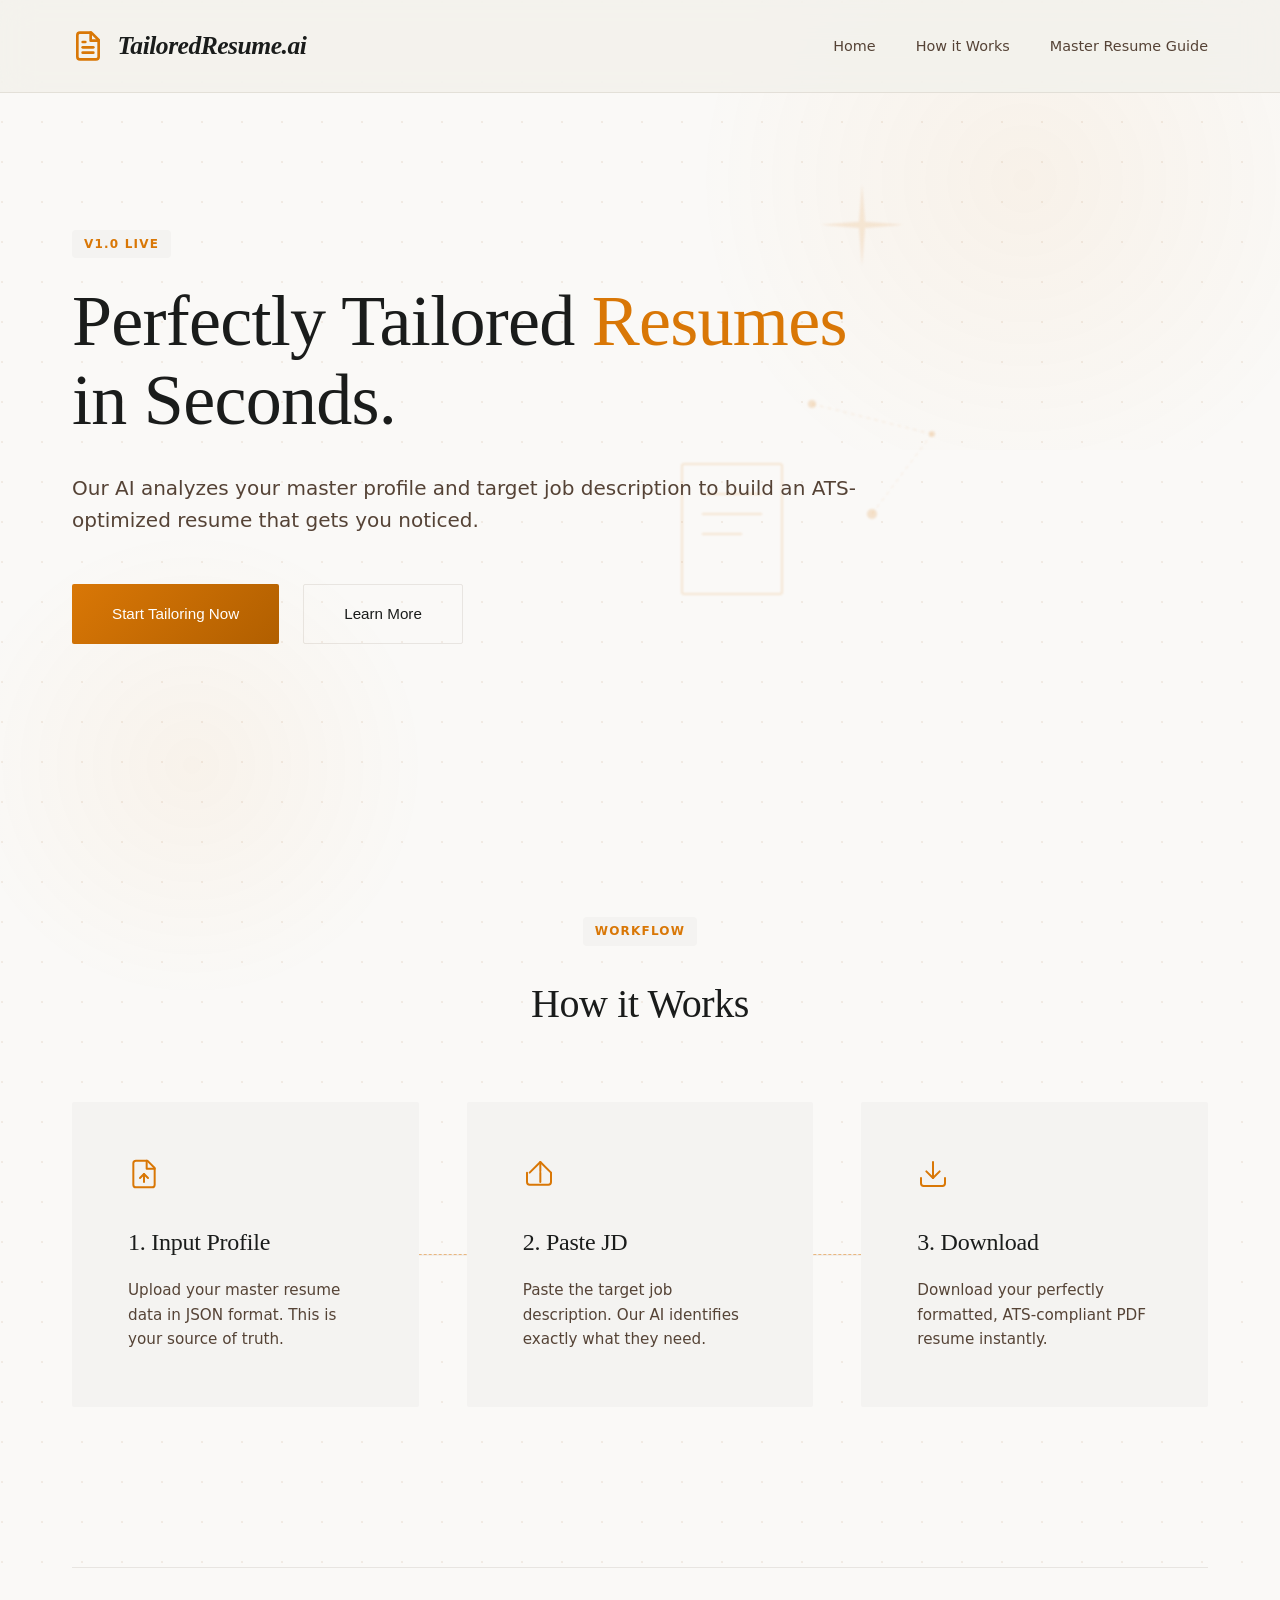
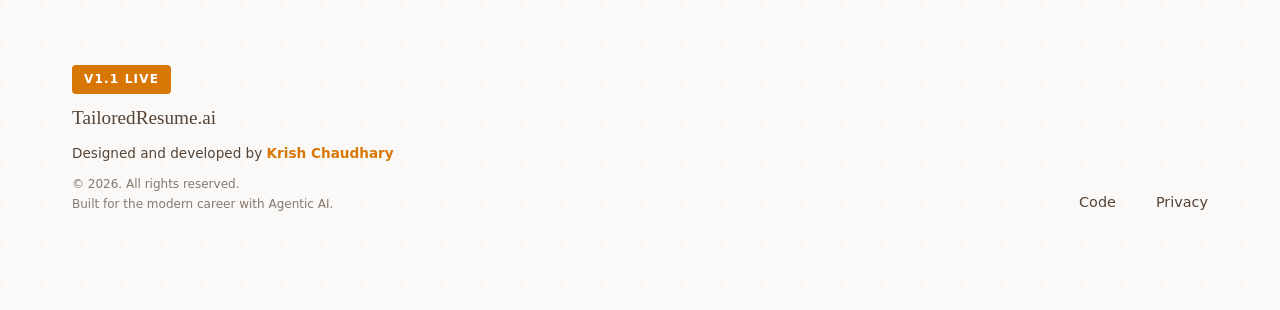
==== static/index.html @ 7476acd5 "seo: advanced metadata and structured data in index.html" ====
<!DOCTYPE html>
<!--
  TailoredResume.ai - Frontend Architecture
  ========================================
  File: index.html
  Purpose: Landing page and workflow overview for the agentic resume tailoring platform.
  Author: Krish Chaudhary
  Version: 1.1.0
-->
<html lang="en" prefix="og: https://ogp.me/ns#">

<head>
    <meta charset="UTF-8">
    <meta name="viewport" content="width=device-width, initial-scale=1.0">
    <link rel="preconnect" href="https://fonts.googleapis.com">
    <link rel="preconnect" href="https://fonts.gstatic.com" crossorigin>
    <link rel="dns-prefetch" href="https://fonts.googleapis.com">
    <link rel="canonical" href="https://tailored-resume-ai.vercel.app/" />

    <meta name="theme-color" content="#d97706">
    <meta name="mobile-web-app-capable" content="yes">
    <meta name="apple-mobile-web-app-status-bar-style" content="black-translucent">
    <title>TailoredResume.ai | Elite AI Resume Tailoring & ATS Optimization 2026</title>
    <meta name="description"
        content="TailoredResume.ai: Master the art of career growth with our elite AI resume tailoring engine. Build ATS-optimized resumes from your job description in seconds using agentic AI by Krish Chaudhary.">
    <meta name="keywords"
        content="TailoredResume.ai, AI resume builder, resume tailoring tool 2026, ATS resume optimization, Krish Chaudhary, Agentic AI Resume, Precision Scriptorium, how to tailor resume for job description, pass ATS AI, best resume generator for students">
    <meta name="author" content="Krish Chaudhary">
    <meta name="robots" content="index, follow, max-image-preview:large, max-snippet:-1, max-video-preview:-1">
    <meta name="google-site-verification" content="b8FcXXfzVZM5Fm8QyaUKzBOupUY1cHGkEXZclFeXeo0" />

    <!-- Open Graph / Facebook -->
    <meta property="og:type" content="website">
    <meta property="og:url" content="https://tailored-resume-ai.vercel.app/">
    <meta property="og:title" content="TailoredResume.ai | Elite AI Resume Tailoring & ATS Optimization">
    <meta property="og:description"
        content="Revolutionize your job search with the Precision Scriptorium engine. Agentic AI that tailors your resume to every job description perfectly.">
    <meta property="og:image" content="https://tailored-resume-ai.vercel.app/og-image.png">
    <meta property="og:site_name" content="TailoredResume.ai">
    <meta property="og:locale" content="en_US">

    <!-- Twitter -->
    <meta property="twitter:card" content="summary_large_image">
    <meta property="twitter:url" content="https://tailored-resume-ai.vercel.app/">
    <meta property="twitter:title" content="Precision AI Resume Tailoring | Krish Chaudhary">
    <meta property="twitter:description"
        content="Elite agentic AI resume tailoring for modern students and professionals. Build ATS-optimized resumes in seconds.">
    <meta property="twitter:image" content="https://tailored-resume-ai.vercel.app/og-image.png">
    <meta property="twitter:creator" content="@krish_chaudhary">

    <link rel="icon" href="favicon.svg" type="image/svg+xml">
    <link rel="stylesheet" href="css/styles.css">

    <!-- Structured Data: SoftwareApplication -->
    <script type="application/ld+json">
    {
      "@context": "https://schema.org",
      "@type": "SoftwareApplication",
      "name": "TailoredResume.ai",
      "operatingSystem": "Web",
      "applicationCategory": "BusinessApplication",
      "offers": {
        "@type": "Offer",
        "price": "0",
        "priceCurrency": "USD"
      },
      "author": {
        "@type": "Person",
        "name": "Krish Chaudhary",
        "url": "https://portfolio-krish-chaudhary.vercel.app/",
        "sameAs": [
            "https://github.com/krish1440",
            "https://linkedin.com/in/krish-chaudhary"
        ]
      },
      "description": "An elite agentic AI platform for precision resume tailoring and ATS optimization using the Precision Scriptorium engine.",
      "softwareVersion": "1.1.0",
      "screenshot": "https://tailored-resume-ai.vercel.app/og-image.png",
      "featureList": "Agentic AI Tailoring, ATS Optimization, PDF Generation, JSON Profile Management",
      "aggregateRating": {
        "@type": "AggregateRating",
        "ratingValue": "4.9",
        "ratingCount": "1200"
      }
    }
    </script>

    <!-- Structured Data: HowTo (Process) -->
    <script type="application/ld+json">
    {
      "@context": "https://schema.org",
      "@type": "HowTo",
      "name": "How to Tailor Your Resume for Any Job with AI",
      "description": "A 3-step guide to using TailoredResume.ai for perfect job alignment.",
      "step": [
        {
          "@type": "HowToStep",
          "name": "Input Profile",
          "text": "Upload your master resume data in JSON format to provide the AI with your professional source of truth.",
          "url": "https://tailored-resume-ai.vercel.app/input"
        },
        {
          "@type": "HowToStep",
          "name": "Paste Job Description",
          "text": "Paste the target job description. Our AI identifies critical keywords and employer intent.",
          "url": "https://tailored-resume-ai.vercel.app/input"
        },
        {
          "@type": "HowToStep",
          "name": "Download Tailored PDF",
          "text": "Instantly download your perfectly formatted, ATS-compliant PDF resume.",
          "url": "https://tailored-resume-ai.vercel.app/input"
        }
      ],
      "totalTime": "PT2M"
    }
    </script>

    <!-- Structured Data: WebSite & Breadcrumbs -->
    <script type="application/ld+json">
    {
      "@context": "https://schema.org",
      "@type": "WebSite",
      "url": "https://tailored-resume-ai.vercel.app/",
      "name": "TailoredResume.ai",
      "description": "Agentic AI Resume Tailoring & ATS Optimization Service",
      "publisher": {
        "@type": "Person",
        "name": "Krish Chaudhary"
      }
    }
    </script>
    <script type="application/ld+json">
    {
      "@context": "https://schema.org",
      "@type": "BreadcrumbList",
      "itemListElement": [{
        "@type": "ListItem",
        "position": 1,
        "name": "Home",
        "item": "https://tailored-resume-ai.vercel.app/"
      }]
    }
    </script>

    <!-- Structured Data: FAQ -->
    <script type="application/ld+json">
    {
      "@context": "https://schema.org",
      "@type": "FAQPage",
      "mainEntity": [{
        "@type": "Question",
        "name": "What is the best way to tailor a resume for an ATS in 2026?",
        "acceptedAnswer": {
          "@type": "Answer",
          "text": "The most effective way is using agentic AI to align your skills and experience with the specific keywords and intent of a job description, which TailoredResume.ai automates perfectly."
        }
      }, {
        "@type": "Question",
        "name": "Is TailoredResume.ai free to use?",
        "acceptedAnswer": {
          "@type": "Answer",
          "text": "Yes, TailoredResume.ai is a free platform designed by Krish Chaudhary to help students and professionals optimize their resumes for modern job markets."
        }
      }]
    }
    </script>
</head>

<body id="top" class="mobile-blocked">
    <!-- Mobile Experience Warning Overlay -->
    <div id="mobile-warning">
        <div class="mw-container">
            <div class="mw-header">
                <a href="/" class="mw-logo">
                    <svg xmlns="http://www.w3.org/2000/svg" width="28" height="28" viewBox="0 0 24 24" fill="none"
                        stroke="currentColor" stroke-width="2" stroke-linecap="round" stroke-linejoin="round">
                        <path d="M14.5 2H6a2 2 0 0 0-2 2v16a2 2 0 0 0 2 2h12a2 2 0 0 0 2-2V7.5L14.5 2z" />
                        <polyline points="14 2 14 8 20 8" />
                        <line x1="16" y1="13" x2="8" y2="13" />
                        <line x1="16" y1="17" x2="8" y2="17" />
                        <line x1="10" y1="9" x2="8" y2="9" />
                    </svg>
                    <span>TailoredResume.ai</span>
                </a>
            </div>

            <div class="mw-hero">
                <div class="mw-pulse-icon">
                    <svg xmlns="http://www.w3.org/2000/svg" width="32" height="32" viewBox="0 0 24 24" fill="none"
                        stroke="currentColor" stroke-width="2" stroke-linecap="round" stroke-linejoin="round">
                        <rect x="2" y="3" width="20" height="14" rx="2" ry="2" />
                        <line x1="8" y1="21" x2="16" y2="21" />
                        <line x1="12" y1="17" x2="12" y2="21" />
                    </svg>
                </div>
                <h2>Switch to Desktop</h2>
                <p>The <i>Precision Scriptorium</i> editor requires a larger workspace for the high-fidelity agentic
                    tailoring process. Please use a <b>Laptop or Desktop</b> for the best experience.</p>
            </div>

            <div class="mw-app-details">
                <h3>What is TailoredResume.ai?</h3>

                <div class="mw-step">
                    <div class="mw-step-num">01</div>
                    <div class="mw-step-content">
                        <h4>Expert Analysis</h4>
                        <p>Our AI meticulously scans job descriptions to extract critical keywords and intent.</p>
                    </div>
                </div>

                <div class="mw-step">
                    <div class="mw-step-num Balancing">02</div>
                    <div class="mw-step-content">
                        <h4>Agentic Tailoring</h4>
                        <p>We rewrite and reorder your profile to align perfectly with the target role.</p>
                    </div>
                </div>

                <div class="mw-step">
                    <div class="mw-step-num">03</div>
                    <div class="mw-step-content">
                        <h4>ATS Optimization</h4>
                        <p>The result is a clean, ATS-compliant PDF designed to clear the initial screening.</p>
                    </div>
                </div>
            </div>

            <footer class="mw-footer">
                <p>Perfectly optimized for your career growth.</p>
                <div class="code-policy">
                    <span class="code-policy-sub">Designed & Developed by</span>
                    <a href="https://portfolio-krish-chaudhary.vercel.app/" target="_blank"
                        style="color: inherit; text-decoration: none;">Krish Chaudhary</a>
                </div>
                <div class="nav-links" style="display: flex; gap: 1.5rem; justify-content: center; margin-top: 2rem;">
                    <a href="https://github.com/krish1440/TailoredResume.ai" target="_blank"
                        style="font-size: 0.8rem; color: var(--text-secondary); text-decoration: none; border-bottom: 1px solid var(--outline);">GitHub
                        Source</a>
                    <a href="/privacy"
                        style="font-size: 0.8rem; color: var(--text-secondary); text-decoration: none; border-bottom: 1px solid var(--outline);">Privacy
                        Policy</a>
                </div>
                <p style="font-size: 0.7rem; opacity: 0.6; margin-top: 2rem;">&copy; 2026. All rights reserved.</p>
            </footer>
        </div>
    </div>

    <div id="loading">
        <div class="spinner"></div>
        <p style="margin-top:2rem; font-family:'Newsreader', serif; font-size: 1.2rem; font-style: italic;">Tailoring
            your resume... Please wait.</p>
    </div>

    <header>
        <div class="header-inner">
            <a href="/" class="logo">
                <svg xmlns="http://www.w3.org/2000/svg" width="24" height="24" viewBox="0 0 24 24" fill="none"
                    stroke="currentColor" stroke-width="2" stroke-linecap="round" stroke-linejoin="round">
                    <path d="M14.5 2H6a2 2 0 0 0-2 2v16a2 2 0 0 0 2 2h12a2 2 0 0 0 2-2V7.5L14.5 2z" />
                    <polyline points="14 2 14 8 20 8" />
                    <line x1="16" y1="13" x2="8" y2="13" />
                    <line x1="16" y1="17" x2="8" y2="17" />
                    <line x1="10" y1="9" x2="8" y2="9" />
                </svg>
                <span>TailoredResume.ai</span>
            </a>
            <nav class="nav-links">
                <a href="/">Home</a>
                <a href="#how-it-works">How it Works</a>
                <a href="/guide">Master Resume Guide</a>
            </nav>
        </div>
    </header>

    <main class="container">

        <section class="hero">
            <div class="background-visuals">
                <svg class="bg-shape bg-shape-1" width="100" height="100" viewBox="0 0 100 100" fill="none"
                    xmlns="http://www.w3.org/2000/svg">
                    <path
                        d="M50 0L53.0612 37.7551L91.8367 40.8163L53.0612 43.8776L50 81.6327L46.9388 43.8776L8.16327 40.8163L46.9388 37.7551L50 0Z"
                        fill="var(--primary-accent)" fill-opacity="0.12" />
                </svg>
                <svg class="bg-shape bg-shape-2" width="120" height="150" viewBox="0 0 120 150" fill="none"
                    xmlns="http://www.w3.org/2000/svg">
                    <rect x="10" y="10" width="100" height="130" rx="2" stroke="var(--primary-accent)"
                        stroke-opacity="0.15" stroke-width="2" />
                    <line x1="30" y1="40" x2="90" y2="40" stroke="var(--primary-accent)" stroke-opacity="0.15"
                        stroke-width="2" />
                    <line x1="30" y1="60" x2="90" y2="60" stroke="var(--primary-accent)" stroke-opacity="0.15"
                        stroke-width="2" />
                    <line x1="30" y1="80" x2="70" y2="80" stroke="var(--primary-accent)" stroke-opacity="0.15"
                        stroke-width="2" />
                </svg>
                <svg class="bg-shape bg-shape-3" width="200" height="200" viewBox="0 0 200 200" fill="none"
                    xmlns="http://www.w3.org/2000/svg">
                    <circle cx="40" cy="40" r="4" fill="var(--primary-accent)" fill-opacity="0.18" />
                    <circle cx="160" cy="70" r="3" fill="var(--primary-accent)" fill-opacity="0.18" />
                    <circle cx="100" cy="150" r="5" fill="var(--primary-accent)" fill-opacity="0.18" />
                    <path d="M40 40L160 70 M160 70L100 150" stroke="var(--primary-accent)" stroke-opacity="0.12"
                        stroke-width="1" stroke-dasharray="4 4" />
                </svg>
            </div>
            <div class="badge">V1.0 LIVE</div>
            <h1>Perfectly Tailored <span style="color:var(--primary-accent)">Resumes</span> in Seconds.</h1>
            <p>Our AI analyzes your master profile and target job description to build an ATS-optimized resume that gets
                you noticed.</p>

            <div style="display: flex; gap: 1.5rem;">
                <a href="/input" id="start-tailoring-btn" class="btn btn-primary">Start Tailoring Now</a>
                <a href="/about" class="btn btn-secondary">Learn More</a>
            </div>
        </section>

        <section id="how-it-works" style="padding: 10rem 0 6rem;">
            <div style="text-align: center; margin-bottom: 4rem;">
                <div class="badge">Workflow</div>
                <h2 style="font-family: 'Newsreader', serif; font-size: 2.5rem;">How it Works</h2>
            </div>
            <div class="sections-grid">

                <div class="stat-card">
                    <div style="color:var(--primary-accent); margin-bottom: 1.5rem;">
                        <svg xmlns="http://www.w3.org/2000/svg" width="32" height="32" viewBox="0 0 24 24" fill="none" stroke="currentColor" stroke-width="1.5" stroke-linecap="round" stroke-linejoin="round"><path d="M14.5 2H6a2 2 0 0 0-2 2v16a2 2 0 0 0 2 2h12a2 2 0 0 0 2-2V7.5L14.5 2z"/><polyline points="14 2 14 8 20 8"/><path d="M12 18V12"/><path d="M9 15l3-3 3 3"/></svg>
                    </div>
                    <h3>1. Input Profile</h3>
                    <p>Upload your master resume data in JSON format. This is your source of truth.</p>
                </div>
                <div class="stat-card">
                    <div style="color:var(--primary-accent); margin-bottom: 1.5rem;">
                        <svg xmlns="http://www.w3.org/2000/svg" width="32" height="32" viewBox="0 0 24 24" fill="none" stroke="currentColor" stroke-width="1.5" stroke-linecap="round" stroke-linejoin="round"><path d="m21 11-8-8-8 8"/><path d="M13 3v7aa2 2 0 0 0 2 2h7"/><path d="M21 11v7a2 2 0 0 1-2 2H5a2 2 0 0 1-2-2v-7"/><path d="M13 11v7"/></svg>
                    </div>
                    <h3>2. Paste JD</h3>
                    <p>Paste the target job description. Our AI identifies exactly what they need.</p>
                </div>
                <div class="stat-card">
                    <div style="color:var(--primary-accent); margin-bottom: 1.5rem;">
                        <svg xmlns="http://www.w3.org/2000/svg" width="32" height="32" viewBox="0 0 24 24" fill="none" stroke="currentColor" stroke-width="1.5" stroke-linecap="round" stroke-linejoin="round"><path d="M21 15v4a2 2 0 0 1-2 2H5a2 2 0 0 1-2-2v-4"/><polyline points="7 10 12 15 17 10"/><line x1="12" y1="15" x2="12" y2="3"/></svg>
                    </div>
                    <h3>3. Download</h3>
                    <p>Download your perfectly formatted, ATS-compliant PDF resume instantly.</p>
                </div>

            </div>
        </section>

        <footer style="display: flex; justify-content: space-between; align-items: flex-end;">

            <div>
                <div class="badge" style="margin-bottom: 0.5rem; background: var(--primary-accent); color: white;">V1.1 LIVE</div>
                <p style="font-family: 'Newsreader', serif; font-size: 1.2rem; margin-bottom: 0.5rem;">TailoredResume.ai</p>
                <p style="font-size: 0.85rem; color: var(--text-secondary); margin-top: 0.5rem;">
                    Designed and developed by <a href="https://portfolio-krish-chaudhary.vercel.app/" target="_blank"
                        style="color: var(--primary-accent); text-decoration: none; font-weight: 600;">Krish
                        Chaudhary</a>
                </p>
                <p style="font-size: 0.75rem; opacity: 0.7; margin-top: 0.5rem;">&copy; 2026. All rights reserved. <br> Built for the modern career with Agentic AI.</p>
            </div>

            <div class="nav-links">
                <a href="https://github.com/krish1440/TailoredResume.ai" target="_blank">Code</a>
                <a href="/privacy">Privacy</a>
            </div>
        </footer>
        <div id="guide-modal" class="modal-overlay">
            <div class="modal-card">
                <div class="badge">Recommendation</div>
                <h2>Wait, have you seen the <i>Guide</i>?</h2>
                <p>Our AI requires a specific JSON format for your master profile to work its magic. We highly recommend
                    viewing the guide first.</p>
                <div style="display: flex; gap: 1rem; margin-top: 2.5rem;">
                    <a href="/guide" class="btn btn-primary" style="flex:1">View Master Guide</a>
                    <button onclick="closeModal()" class="btn btn-secondary" style="flex:1">I've Seen It</button>
                </div>
            </div>
        </div>


        <button id="back-to-top" class="back-to-top" title="Go to top">
            <svg xmlns="http://www.w3.org/2000/svg" width="20" height="20" viewBox="0 0 24 24" fill="none"
                stroke="currentColor" stroke-width="2" stroke-linecap="round" stroke-linejoin="round">
                <polyline points="18 15 12 9 6 15" />
            </svg>
        </button>

        <script src="js/common.js"></script>
        <script>
            const startBtn = document.getElementById('start-tailoring-btn');
            const modal = document.getElementById('guide-modal');

            startBtn.addEventListener('click', function (e) {
                if (!localStorage.getItem('guide_viewed')) {
                    e.preventDefault();
                    modal.classList.add('active');
                }
            });

            function closeModal() {
                localStorage.setItem('guide_viewed', 'true');
                modal.classList.remove('active');
                window.location.href = '/input';
            }
        </script>


</body>

</html>
---- static/css/styles.css ----
/* Scroll to Top Button */
.back-to-top {
    position: fixed;
    bottom: 30px;
    right: 30px;
    width: 45px;
    height: 45px;
    background: var(--surface);
    color: var(--primary-accent);
    border: 1px solid var(--outline);
    border-radius: 50%;
    display: flex;
    align-items: center;
    justify-content: center;
    cursor: pointer;
    opacity: 0;
    visibility: hidden;
    transition: var(--transition-smooth);
    z-index: 1000;
    box-shadow: 0 4px 15px rgba(0,0,0,0.05);
}

.back-to-top.visible {
    opacity: 1;
    visibility: visible;
}

.back-to-top:hover {
    background: var(--primary-accent);
    color: white;
    transform: translateY(-5px);
    box-shadow: 0 8px 25px rgba(217, 119, 6, 0.2);
}


:root {
    /* Design Tokens: The Precision Scriptorium */
    --bg-primary: #faf9f7;      /* Ivory Vellum Background */
    --text-primary: #1a1c1b;     /* Obsidian Ink Text */
    --text-secondary: #554336;   /* Muted Earth Tone Accent */
    --surface: #ffffff;          /* Card Surfaces */
    --surface-low: #f4f3f1;      /* Recessed Surface */
    --surface-high: #efeeec;     /* Elevated Surface */
    --primary-accent: #d97706;   /* Authoritative Amber */
    --primary-dim: #b15f00;      /* Darkened Amber for Hover */
    --outline: rgba(136, 115, 100, 0.15); /* The Ghost Border */
    --radius-sm: 2px;            /* Precision Sharp Radius */
    --radius-md: 4px;
    --radius-xl: 8px;
    --shadow-ambient: 0 40px 80px rgba(26, 28, 27, 0.04); /* Ultra-Diffused Ambient Light */
    --transition-smooth: all 0.5s cubic-bezier(0.16, 1, 0.3, 1);
    --primary-gradient: linear-gradient(135deg, #d97706 0%, #b15f00 100%);
}

* {
    margin: 0;
    padding: 0;
    box-sizing: border-box;
}

body {
    font-family: 'Inter', system-ui, -apple-system, sans-serif;
    background-color: var(--bg-primary);
    background-image: 
        radial-gradient(circle at 2px 2px, rgba(141, 75, 0, 0.08) 1px, transparent 0);
    background-size: 40px 40px;
    color: var(--text-primary);
    line-height: 1.7;
    -webkit-font-smoothing: antialiased;
    overflow-x: hidden;
}

body::before {
    content: "";
    position: fixed;
    top: -10%;
    right: -10%;
    width: 60%;
    height: 60%;
    background: radial-gradient(circle, rgba(217, 119, 6, 0.06) 0%, transparent 70%);
    z-index: -1;
    pointer-events: none;
}

body::after {
    content: "";
    position: fixed;
    bottom: -10%;
    left: -10%;
    width: 50%;
    height: 50%;
    background: radial-gradient(circle, rgba(217, 119, 6, 0.05) 0%, transparent 60%);
    z-index: -1;
    pointer-events: none;
}

h1, h2, h3, h4 {
    font-family: 'Newsreader', serif;
    font-weight: 500;
    letter-spacing: -0.01em;
}

.container {
    max-width: 1200px;
    margin: 0 auto;
    padding: 0 2rem;
}

/* Header */
header {
    width: 100%;
    position: sticky;
    top: 0;
    z-index: 100;
    background: rgba(242, 241, 235, 0.85);
    backdrop-filter: blur(16px);
    border-bottom: 1px solid var(--outline);
    transition: var(--transition-smooth);
}

.header-inner {
    display: flex;
    justify-content: space-between;
    align-items: center;
    padding: 1.5rem 2rem;
    max-width: 1200px;
    margin: 0 auto;
}

.logo {
    display: flex;
    align-items: center;
    gap: 0.85rem;
    font-size: 1.6rem;
    color: var(--text-primary);
    font-weight: 700;
    text-decoration: none;
    font-family: 'Newsreader', serif;
    font-style: italic;
    letter-spacing: -0.02em;
}

.logo svg {
    color: var(--primary-accent);
    width: 32px;
    height: 32px;
}

.nav-links {
    display: flex;
    gap: 2.5rem;
}

.nav-links a {
    text-decoration: none;
    color: var(--text-secondary);
    font-size: 0.9rem;
    font-weight: 500;
    transition: var(--transition-smooth);
    position: relative;
}

.nav-links a::after {
    content: '';
    position: absolute;
    bottom: -4px;
    left: 0;
    width: 0;
    height: 1px;
    background: var(--primary-accent);
    transition: var(--transition-smooth);
}

.nav-links a:hover {
    color: var(--text-primary);
}

.nav-links a:hover::after {
    width: 100%;
}

/* Hero Section */
.hero {
    padding: 8.5rem 0 7rem;
    text-align: left;
    max-width: 800px;
    position: relative;
}

.background-visuals {
    position: absolute;
    top: 50%;
    right: -20%;
    transform: translateY(-50%);
    width: 600px;
    height: 600px;
    z-index: -1;
    pointer-events: none;
}

.bg-shape {
    position: absolute;
    filter: blur(1px);
    animation: float 20s infinite alternate cubic-bezier(0.4, 0, 0.2, 1);
}

.bg-shape-1 {
    top: 10%;
    right: 20%;
    animation-duration: 25s;
}

.bg-shape-2 {
    bottom: 20%;
    right: 40%;
    animation-delay: -5s;
    animation-duration: 30s;
}

.bg-shape-3 {
    top: 40%;
    right: 10%;
    animation-delay: -10s;
    animation-duration: 35s;
}

@keyframes float {
    0% { transform: translateY(0) rotate(0deg) scale(1); }
    33% { transform: translateY(-40px) rotate(5deg) scale(1.05); }
    66% { transform: translateY(20px) rotate(-5deg) scale(0.95); }
    100% { transform: translateY(0) rotate(0deg) scale(1); }
}

.hero h1 {
    font-size: 4.5rem;
    line-height: 1.1;
    margin-bottom: 2rem;
    animation: fadeInUp 0.8s ease-out;
}

.hero p {
    font-size: 1.25rem;
    color: var(--text-secondary);
    margin-bottom: 3rem;
    line-height: 1.6;
    animation: fadeInUp 1s ease-out;
}

@keyframes fadeInUp {
    from { opacity: 0; transform: translateY(20px); }
    to { opacity: 1; transform: translateY(0); }
}

.btn {
    display: inline-flex;
    align-items: center;
    justify-content: center;
    padding: 1rem 2.5rem;
    border-radius: var(--radius-sm);
    font-weight: 500;
    text-decoration: none;
    cursor: pointer;
    transition: var(--transition-smooth);
    border: none;
    font-family: 'Inter', sans-serif;
    font-size: 0.95rem;
}

.btn-primary {
    background: var(--primary-gradient);
    color: white;
}

.btn-primary:hover {
    transform: translateY(-3px) scale(1.02);
    box-shadow: 0 15px 30px rgba(217, 119, 6, 0.25);
    filter: brightness(1.1);
}

.btn-secondary {
    background: transparent;
    color: var(--text-primary);
    border: 1px solid var(--outline);
}

.btn-secondary:hover {
    background: var(--surface-low);
    border-color: var(--text-primary);
    transform: translateY(-2px);
}


/* Home Page Content */
.badge {
    display: inline-block;
    padding: 0.25rem 0.75rem;
    background: var(--surface-low);
    color: var(--primary-accent);
    border-radius: var(--radius-md);
    font-size: 0.75rem;
    font-weight: 700;
    letter-spacing: 0.1em;
    text-transform: uppercase;
    margin-bottom: 1.5rem;
}

/* Cards & Sections */
.sections-grid {
    display: grid;
    grid-template-columns: repeat(3, 1fr);
    gap: 3rem;
    margin-top: 4rem;
}

/* Advanced Stats Section */
.stat-card {
    padding: 3.5rem;
    background: var(--surface);
    border-radius: var(--radius-sm);
    transition: var(--transition-smooth);
    border: none;
    background: var(--surface-low);
    position: relative;
    overflow: hidden;
    display: flex;
    flex-direction: column;
    justify-content: flex-start;
}

.stat-card::before {
    content: "";
    position: absolute;
    top: 0;
    left: 0;
    width: 2px;
    height: 0;
    background: var(--primary-accent);
    transition: var(--transition-smooth);
}

.stat-card:hover {
    transform: translateY(-12px);
    box-shadow: var(--shadow-ambient);
    background: var(--surface);
}

.stat-card:hover::before {
    height: 100%;
}

.stat-card h3 {
    font-family: 'Newsreader', serif;
    font-size: 1.5rem;
    margin-bottom: 1rem;
    color: var(--text-primary);
}

.stat-card p {
    font-size: 0.95rem;
    color: var(--text-secondary);
    line-height: 1.6;
}

/* Steps Connection Decorative Element */
@media (min-width: 992px) {
    .sections-grid {
        position: relative;
    }
    
    .sections-grid::after {
        content: "";
        position: absolute;
        top: 50%;
        left: 5%;
        right: 5%;
        height: 1px;
        background: var(--outline);
        z-index: -1;
        opacity: 0.5;
        border-top: 1px dashed var(--primary-accent);
    }
}

/* Form Styles */
.card {
    background: var(--surface);
    padding: 4rem;
    border-radius: var(--radius-sm);
    box-shadow: var(--shadow-ambient);
    margin: 4rem 0;
    border: 1px solid var(--outline);
}

.input-group {
    margin-bottom: 3rem;
}

.input-group label {
    display: block;
    margin-bottom: 1rem;
    font-size: 0.8rem;
    font-weight: 600;
    letter-spacing: 0.1em;
    text-transform: uppercase;
    color: var(--text-secondary);
}

textarea, input[type="text"] {
    width: 100%;
    padding: 1.25rem;
    border: none;
    border-bottom: 1px solid var(--outline);
    background: var(--surface-low);
    font-family: 'Inter', sans-serif;
    font-size: 1rem;
    transition: var(--transition-smooth);
    border-radius: var(--radius-sm);
}

textarea:focus, input[type="text"]:focus {
    outline: none;
    border-bottom-color: var(--primary-accent);
    background: var(--surface);
}

/* Result / Preview */
.result-grid {
    display: grid;
    grid-template-columns: 1fr 340px;
    gap: 4rem;
    margin-top: 4rem;
}

#resume-preview {
    background: white;
    padding: 5rem;
    border-radius: var(--radius-sm);
    box-shadow: var(--shadow-ambient);
    font-size: 0.9rem;
    color: #333;
    min-height: 1000px;
    border: 1px solid var(--outline);
}

.sidebar {
    position: sticky;
    top: 6rem;
    height: fit-content;
}

.score-display {
    text-align: center;
    padding: 3rem;
    background: var(--surface);
    border-radius: var(--radius-sm);
    border: 1px solid var(--outline);
    margin-bottom: 2rem;
}

.score-circle {
    width: 120px;
    height: 120px;
    border: 8px solid var(--surface-low);
    border-top: 8px solid var(--primary-accent);
    border-radius: 50%;
    display: flex;
    align-items: center;
    justify-content: center;
    margin: 0 auto 1.5rem;
    font-size: 2rem;
    font-family: 'Newsreader', serif;
    font-weight: 700;
}

/* Insight Bars */
.insight-row {
    margin-bottom: 1.5rem;
}

.insight-label {
    display: flex;
    justify-content: space-between;
    font-size: 0.8rem;
    font-weight: 600;
    color: var(--text-primary);
    margin-bottom: 0.5rem;
}

.progress-bar {
    width: 100%;
    height: 4px;
    background: var(--surface-low);
    border-radius: 2px;
    overflow: hidden;
}

.progress-fill {
    height: 100%;
    background: var(--primary-accent);
    border-radius: 2px;
    transition: width 1.5s cubic-bezier(0.16, 1, 0.3, 1);
}

/* Loading Overlay */
#loading {
    display: none;
    position: fixed;
    top: 0; left: 0; right: 0; bottom: 0;
    background: rgba(250, 249, 247, 0.95);
    z-index: 1000;
    justify-content: center;
    align-items: center;
    flex-direction: column;
    animation: fadeIn 0.3s ease;
}

.loading-overlay {
    position: fixed;
    top: 0;
    left: 0;
    width: 100%;
    height: 100%;
    background: rgba(10, 12, 11, 0.95); /* Deep obsidian background */
    backdrop-filter: blur(12px);
    display: none; /* Controlled by JS */
    justify-content: center;
    align-items: center;
    z-index: 9999;
    flex-direction: column;
}

.loading-spinner {
    width: 60px;
    height: 60px;
    border: 3px solid rgba(217, 119, 6, 0.1);
    border-top: 3px solid var(--primary-accent);
    border-radius: 50%;
    animation: spin 1s linear infinite;
    margin-bottom: 2rem;
}

.loading-overlay p {
    color: var(--primary-accent) !important;
    font-family: 'Newsreader', serif;
    font-size: 1.8rem;
    font-weight: 500;
    letter-spacing: 0.05em;
    text-shadow: 0 4px 10px rgba(0,0,0,0.3);
}

@keyframes spin {
    0% { transform: rotate(0deg); }
    100% { transform: rotate(360deg); }
}

@keyframes fadeOut {
    from { opacity: 1; }
    to { opacity: 0; }
}

@keyframes fadeIn {
    from { opacity: 0; }
    to { opacity: 1; }
}

.spinner {
    width: 60px;
    height: 60px;
    border: 2px solid var(--outline);
    border-top: 2px solid var(--primary-accent);
    border-radius: 50%;
    animation: spin 1.2s cubic-bezier(0.5, 0, 0.5, 1) infinite;
}

@keyframes spin {
    0% { transform: rotate(0deg); }
    100% { transform: rotate(360deg); }
}

footer {
    padding: 6rem 0;
    margin-top: 4rem;
    border-top: 1px solid var(--outline);
    text-align: left;
}

footer p {
    color: var(--text-secondary);
    font-size: 0.9rem;
}

/* Modal Styles */
.modal-overlay {
    position: fixed;
    top: 0; left: 0; right: 0; bottom: 0;
    background: rgba(26, 28, 27, 0.4);
    backdrop-filter: blur(8px);
    z-index: 2000;
    display: none;
    align-items: center;
    justify-content: center;
    padding: 2rem;
}

.modal-overlay.active {
    display: flex;
    animation: fadeIn 0.4s ease;
}

.modal-card {
    background: var(--bg-primary);
    padding: 4rem;
    max-width: 500px;
    width: 100%;
    border-radius: var(--radius-sm);
    box-shadow: 0 40px 100px rgba(0,0,0,0.15);
    text-align: left;
    position: relative;
    border: 1px solid var(--outline);
    animation: modalSlide 0.5s cubic-bezier(0.16, 1, 0.3, 1);
}

.modal-card h2 {
    font-size: 2.2rem;
    margin-bottom: 1.5rem;
    line-height: 1.2;
}

.modal-card p {
    color: var(--text-secondary);
    font-size: 1.1rem;
    line-height: 1.6;
}

@keyframes modalSlide {
    from { transform: translateY(30px) scale(0.98); opacity: 0; }
    to { transform: translateY(0) scale(1); opacity: 1; }
}

@media (max-width: 768px) {
    header { padding: 1.5rem 0; }
    .hero h1 { font-size: 3rem; }
    .sections-grid { grid-template-columns: 1fr; }
    .modal-card { padding: 2.5rem; }
}




/* Toast Notifications: The Elegant Feedback */
.toast-container {
    position: fixed;
    bottom: 2rem;
    right: 2rem;
    z-index: 9999;
    display: flex;
    flex-direction: column;
    gap: 1rem;
    pointer-events: none;
}

.toast {
    background: var(--surface);
    color: var(--text-primary);
    padding: 1rem 1.5rem;
    border-radius: var(--radius-sm);
    box-shadow: 0 10px 30px rgba(0, 0, 0, 0.1);
    border: 1px solid var(--outline);
    display: flex;
    align-items: center;
    gap: 1rem;
    font-size: 0.9rem;
    font-weight: 500;
    pointer-events: auto;
    animation: slideIn 0.4s cubic-bezier(0.16, 1, 0.3, 1);
    min-width: 300px;
}

.toast.success {
    border-left: 4px solid #10b981;
}

.toast.error {
    border-left: 4px solid #ef4444;
}

@keyframes slideIn {
    from { opacity: 0; transform: translateX(30px); }
    to { opacity: 1; transform: translateX(0); }
}

@keyframes fadeOut {
    to { opacity: 0; transform: translateY(10px); }
}

/* Profile Builder Form */
.item-card {
    background: var(--surface);
    border-radius: var(--radius-md);
    padding: 2.5rem;
    margin-bottom: 2rem;
    position: relative;
    border: 1px solid var(--outline); /* Felt border */
    transition: var(--transition-smooth);
}

.item-card:hover {
    background: var(--surface-low);
    transform: translateY(-2px);
    box-shadow: var(--shadow-ambient);
}

.item-card h4 {
    color: var(--primary-accent);
    margin-bottom: 2rem;
    font-family: 'Newsreader', serif;
    font-size: 1.4rem;
    font-weight: 600;
}

.form-section {
    background: white;
    border: 1px solid var(--border-color);
    border-radius: 12px;
    padding: 2rem;
    margin-bottom: 2rem;
    transition: transform 0.3s ease, border-color 0.3s ease;
}

.form-section:hover {
    border-color: var(--primary-accent);
}

.form-section h3 {
    font-family: 'Newsreader', serif;
    font-size: 1.5rem;
    margin-bottom: 1.5rem;
    display: flex;
    align-items: center;
    gap: 10px;
    color: var(--text-primary);
}

.form-row {
    display: grid;
    grid-template-columns: 1fr 1fr;
    gap: 1.5rem;
    margin-bottom: 1.2rem;
}

@media (max-width: 768px) {
    .form-row {
        grid-template-columns: 1fr;
    }
}

.form-group label {
    display: block;
    font-family: 'Manrope', sans-serif;
    font-size: 0.75rem;
    font-weight: 600;
    text-transform: uppercase;
    letter-spacing: 0.05em;
    color: var(--text-secondary);
    margin-bottom: 0.65rem;
}

.form-group input, 
.form-group textarea {
    width: 100%;
    padding: 0.75rem 0;
    font-family: 'Inter', sans-serif;
    font-size: 1rem;
    color: var(--text-primary);
    background: transparent;
    border: none;
    border-bottom: 1px solid var(--outline);
    border-radius: 0;
    transition: var(--transition-smooth);
}

.form-group input:focus, 
.form-group textarea:focus {
    outline: none;
    border-bottom: 1px solid var(--primary-accent);
}

.bullet-item {
    display: flex;
    gap: 10px;
    margin-bottom: 0.8rem;
}

.remove-btn {
    background: transparent;
    color: #ef4444;
    border: 1px solid rgba(239, 68, 68, 0.2);
    border-radius: var(--radius-sm);
    padding: 0.25rem 0.75rem;
    cursor: pointer;
    font-size: 0.85rem;
    font-weight: 600;
    transition: var(--transition-smooth);
}

.remove-btn:hover {
    background: #fef2f2;
    border-color: #ef4444;
}

.add-btn {
    background: var(--surface-low);
    color: var(--primary-accent);
    border: 1px dashed var(--primary-accent);
    border-radius: var(--radius-sm);
    padding: 1rem;
    width: 100%;
    cursor: pointer;
    font-weight: 600;
    font-size: 0.75rem;
    text-transform: uppercase;
    letter-spacing: 0.1em;
    margin-top: 1.5rem;
    transition: var(--transition-smooth);
}

.add-btn:hover {
    background: var(--surface-high);
    border-style: solid;
}

.form-tabs {
    display: flex;
    gap: 1rem;
    margin-bottom: 3rem;
}

.tab-btn {
    padding: 1rem 2rem;
    background: var(--surface-low);
    border: 1px solid var(--outline);
    color: var(--text-secondary);
    border-radius: var(--radius-sm);
    cursor: pointer;
    font-weight: 500;
    transition: var(--transition-smooth);
}

.tab-btn.active {
    background: var(--primary-accent);
    color: white;
    border-color: var(--primary-accent);
    box-shadow: 0 10px 20px rgba(217, 119, 6, 0.1);
}

/* Version 1.1 */

/* 
    Mobile Experience Warning: The Precision Scriptorium 
    Designed for small screens to guide towards desktop for better UI interaction.
*/
#mobile-warning {
    display: none;
    position: fixed;
    top: 0;
    left: 0;
    width: 100vw;
    height: 100vh;
    background: var(--bg-primary);
    background-image: 
        radial-gradient(circle at 2px 2px, rgba(217, 119, 6, 0.05) 1px, transparent 0);
    background-size: 30px 30px;
    z-index: 99999;
    padding: 2.5rem 1.5rem;
    overflow-y: auto;
    flex-direction: column;
    align-items: center;
}

@media (max-width: 992px) {
    body.mobile-blocked #mobile-warning {
        display: flex !important;
    }
    body.mobile-blocked > *:not(#mobile-warning) {
        display: none !important;
    }
    body.mobile-blocked {
        overflow: hidden !important;
        background: var(--bg-primary);
    }
}

/* Global Responsiveness for Informational Pages */
@media (max-width: 768px) {
    .container {
        padding: 0 1.5rem;
    }
    h1 {
        font-size: 2.5rem !important;
    }
    .hero {
        padding: 5rem 0 3rem;
    }
    .sections-grid {
        grid-template-columns: 1fr !important;
        gap: 2rem;
    }
    .stat-card {
        padding: 2rem;
    }
    header .header-inner {
        padding: 1rem 1.5rem;
    }
    .nav-links {
        gap: 1.25rem;
    }
    .nav-links a {
        font-size: 0.8rem;
    }
    footer {
        flex-direction: column;
        align-items: flex-start !important;
        gap: 2rem;
        padding: 4rem 0;
    }
    .card {
        padding: 2rem;
    }
    #pdf-preview-frame {
        height: 600px !important;
    }
}

.mw-container {
    max-width: 500px;
    width: 100%;
    display: flex;
    flex-direction: column;
    gap: 3rem;
    animation: fadeInUp 0.8s cubic-bezier(0.16, 1, 0.3, 1);
}

.mw-header {
    margin-top: 2rem;
}

.mw-logo {
    display: flex;
    align-items: center;
    justify-content: center;
    gap: 0.75rem;
    font-family: 'Newsreader', serif;
    font-size: 1.8rem;
    font-style: italic;
    color: var(--text-primary);
    font-weight: 700;
    text-decoration: none;
}

.mw-logo svg {
    color: var(--primary-accent);
}

.mw-hero {
    background: var(--surface);
    padding: 3rem 2rem;
    border-radius: var(--radius-sm);
    border: 1px solid var(--outline);
    box-shadow: var(--shadow-ambient);
    position: relative;
    overflow: hidden;
    text-align: center;
}

.mw-hero::after {
    content: "";
    position: absolute;
    top: 0;
    right: 0;
    width: 100px;
    height: 100px;
    background: radial-gradient(circle, rgba(217, 119, 6, 0.08) 0%, transparent 70%);
    pointer-events: none;
}

.mw-hero h2 {
    font-size: 2rem;
    line-height: 1.2;
    margin-bottom: 1.5rem;
    color: var(--text-primary);
    font-family: 'Newsreader', serif;
}

.mw-hero p {
    color: var(--text-secondary);
    font-size: 1.05rem;
    line-height: 1.6;
}

.mw-pulse-icon {
    width: 64px;
    height: 64px;
    background: var(--surface-low);
    border-radius: 50%;
    display: flex;
    align-items: center;
    justify-content: center;
    margin: 0 auto 2rem;
    color: var(--primary-accent);
    animation: pulseGlow 2s infinite;
}

@keyframes pulseGlow {
    0% { box-shadow: 0 0 0 0 rgba(217, 119, 6, 0.2); }
    70% { box-shadow: 0 0 0 20px rgba(217, 119, 6, 0); }
    100% { box-shadow: 0 0 0 0 rgba(217, 119, 6, 0); }
}

.mw-app-details {
    text-align: left;
}

.mw-app-details h3 {
    font-size: 1.3rem;
    margin-bottom: 2rem;
    border-bottom: 1px solid var(--outline);
    padding-bottom: 1rem;
    font-family: 'Newsreader', serif;
}

.mw-step {
    display: flex;
    gap: 1.5rem;
    margin-bottom: 2rem;
}

.mw-step-num {
    font-family: 'Newsreader', serif;
    font-size: 1.5rem;
    font-weight: 700;
    color: var(--primary-accent);
    opacity: 0.5;
    flex-shrink: 0;
}

.mw-step-content h4 {
    font-size: 1.1rem;
    margin-bottom: 0.5rem;
    font-family: 'Manrope', sans-serif;
    font-weight: 700;
}

.mw-step-content p {
    font-size: 0.95rem;
    color: var(--text-secondary);
    line-height: 1.5;
}

.mw-footer {
    margin-top: auto;
    padding: 3rem 0 2rem;
    border-top: 1px solid var(--outline);
    width: 100%;
    text-align: center;
}

.mw-footer p {
    font-size: 0.85rem;
    color: var(--text-secondary);
}

.mw-footer span {
    color: var(--primary-accent);
    font-weight: 600;
}

.mw-footer .code-policy {
    margin-top: 0.75rem;
    font-family: 'Newsreader', serif;
    font-style: italic;
    font-size: 1.2rem;
    color: var(--text-primary);
    display: flex;
    flex-direction: column;
    gap: 0.25rem;
}

.mw-footer .code-policy-sub {
    font-size: 0.75rem;
    letter-spacing: 0.1em;
    text-transform: uppercase;
    color: var(--primary-accent);
    font-style: normal;
    font-weight: 700;
}
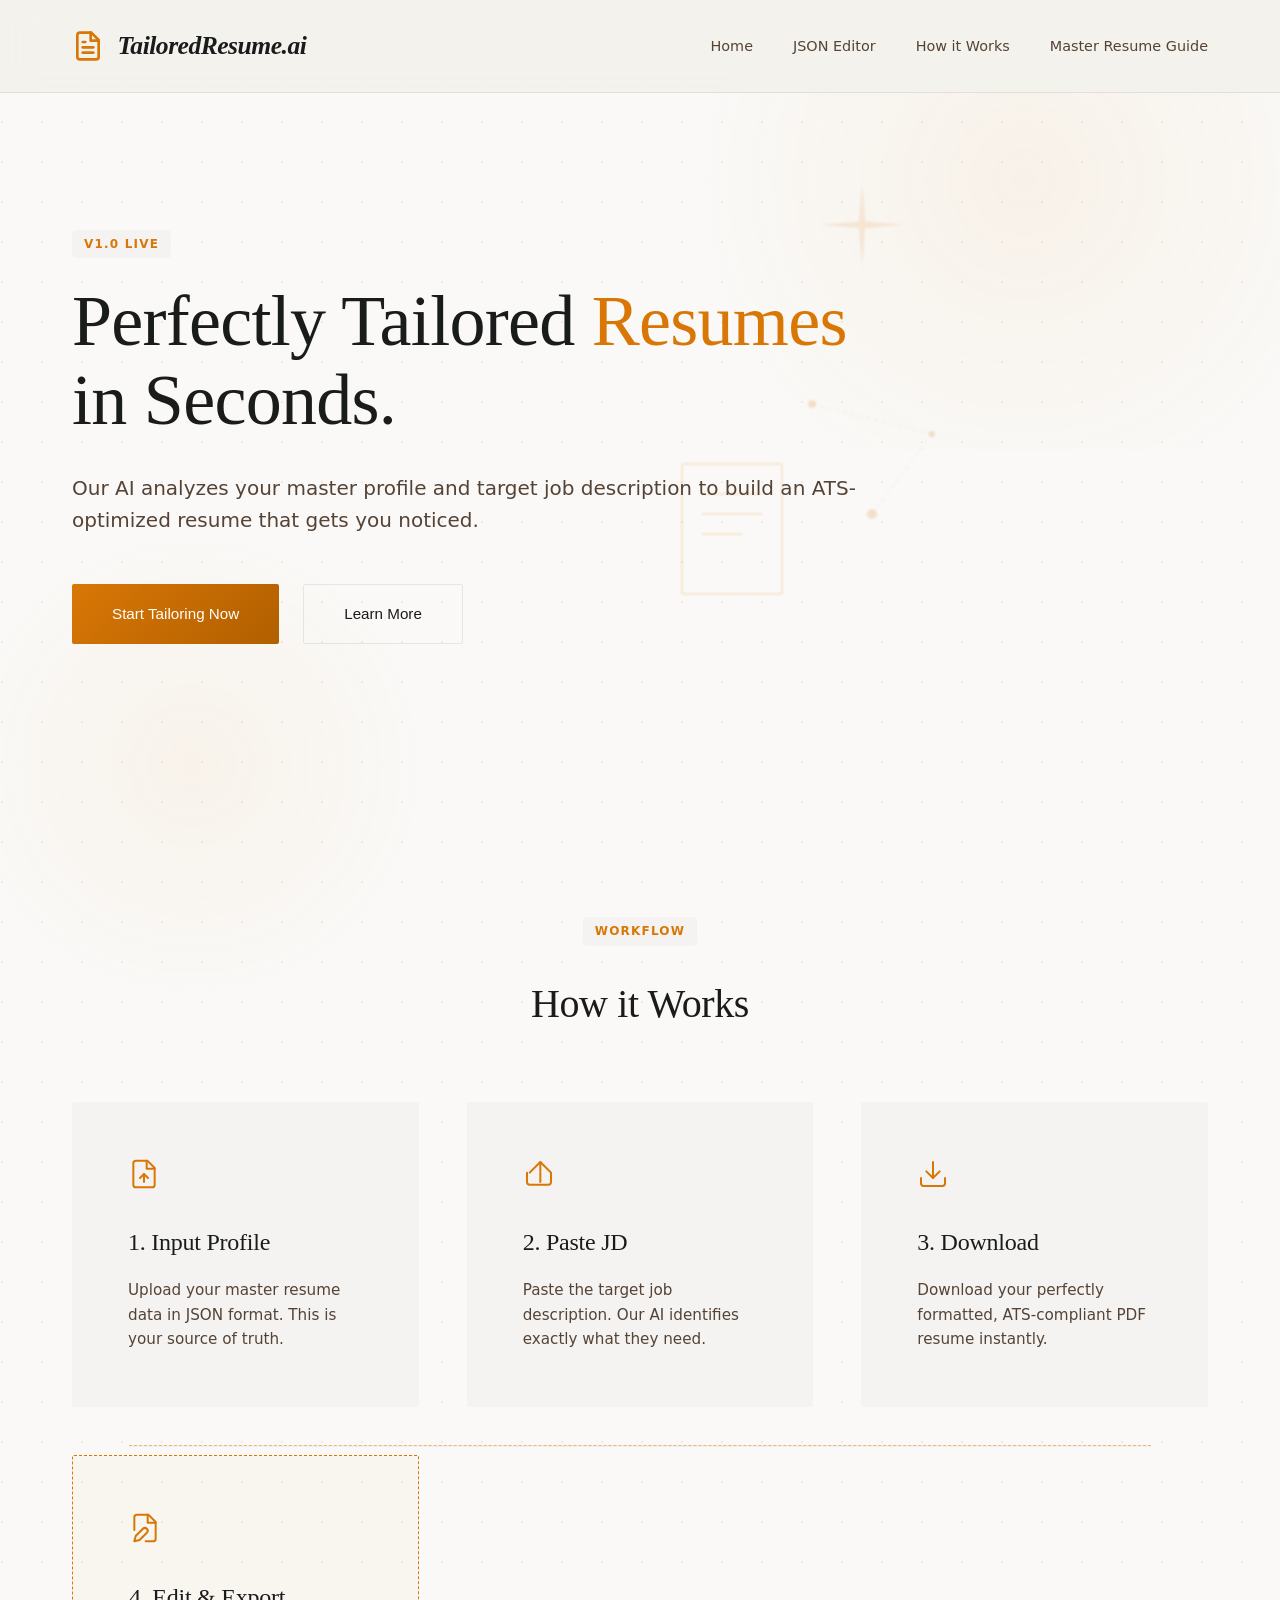
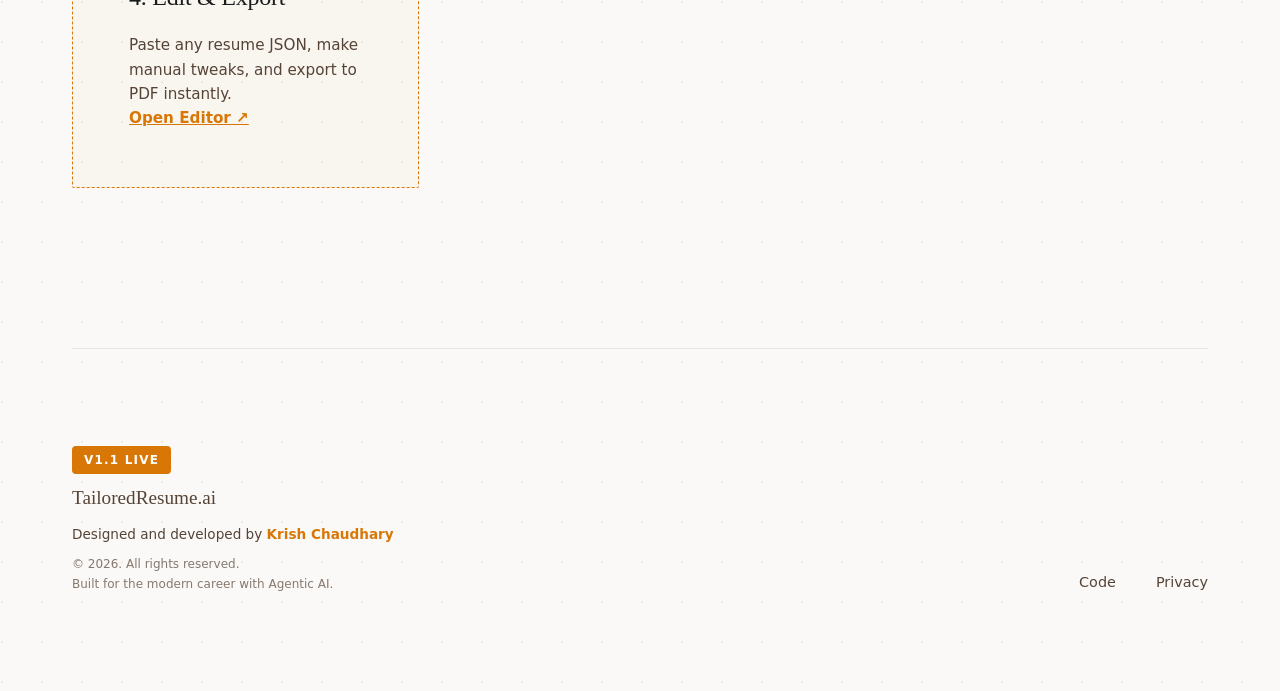
==== commit 7f868ea8: "Update homepage with SEO optimizations and navigation" ====
--- a/static/index.html
+++ b/static/index.html
@@ -268,6 +268,7 @@
             </a>
             <nav class="nav-links">
                 <a href="/">Home</a>
+                <a href="/editor">JSON Editor</a>
                 <a href="#how-it-works">How it Works</a>
                 <a href="/guide">Master Resume Guide</a>
             </nav>
@@ -343,6 +344,13 @@
                     <h3>3. Download</h3>
                     <p>Download your perfectly formatted, ATS-compliant PDF resume instantly.</p>
                 </div>
+                <div class="stat-card" style="border: 1px dashed var(--primary-accent); background: rgba(217, 119, 6, 0.03);">
+                    <div style="color:var(--primary-accent); margin-bottom: 1.5rem;">
+                        <svg xmlns="http://www.w3.org/2000/svg" width="32" height="32" viewBox="0 0 24 24" fill="none" stroke="currentColor" stroke-width="1.5" stroke-linecap="round" stroke-linejoin="round"><path d="M4 13.5V4a2 2 0 0 1 2-2h8.5L20 7.5V20a2 2 0 0 1-2 2h-5.5"/><polyline points="14 2 14 8 20 8"/><path d="M10.42 12.61a2.1 2.1 0 1 1 2.97 2.97L7.95 21 4 22l1-3.95 5.42-5.44Z"/></svg>
+                    </div>
+                    <h3>4. Edit & Export</h3>
+                    <p>Paste any resume JSON, make manual tweaks, and export to PDF instantly. <br><a href="/editor" style="color:var(--primary-accent); font-weight:600;">Open Editor ↗</a></p>
+                </div>
 
             </div>
         </section>
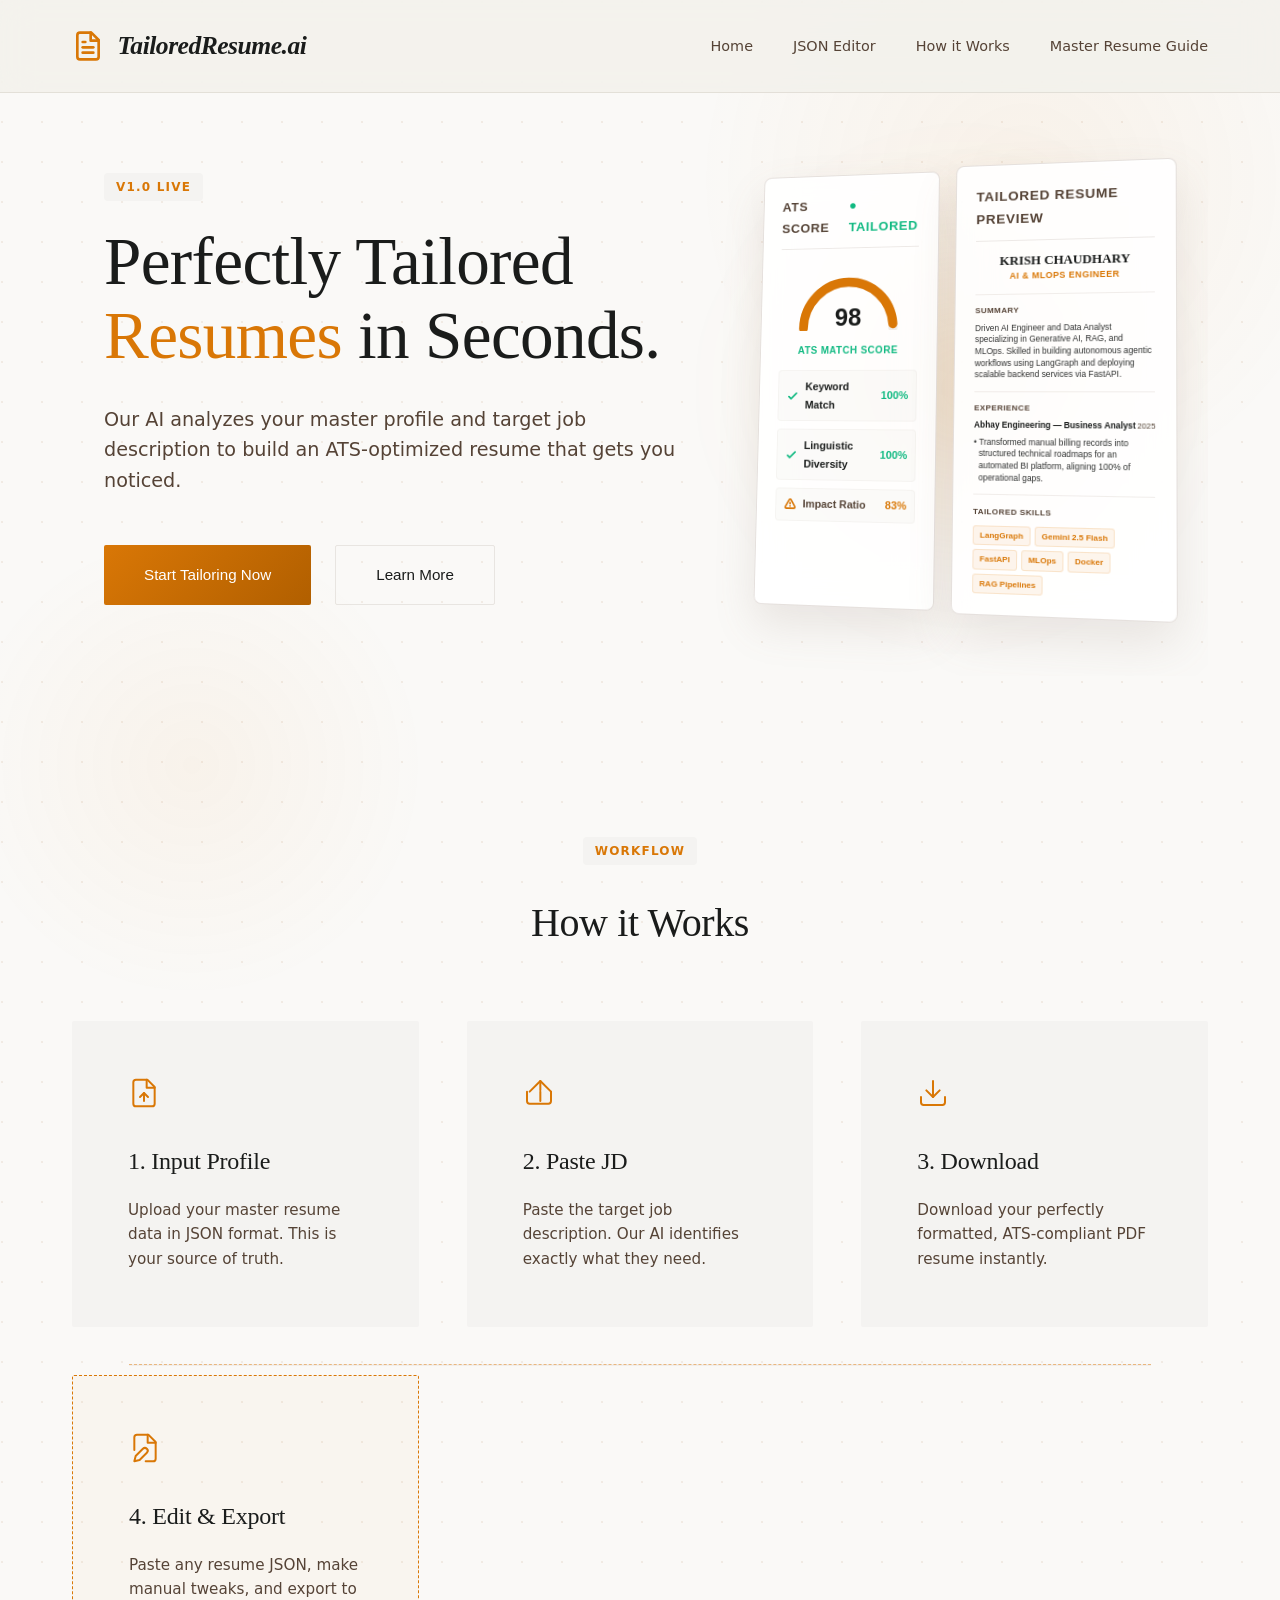
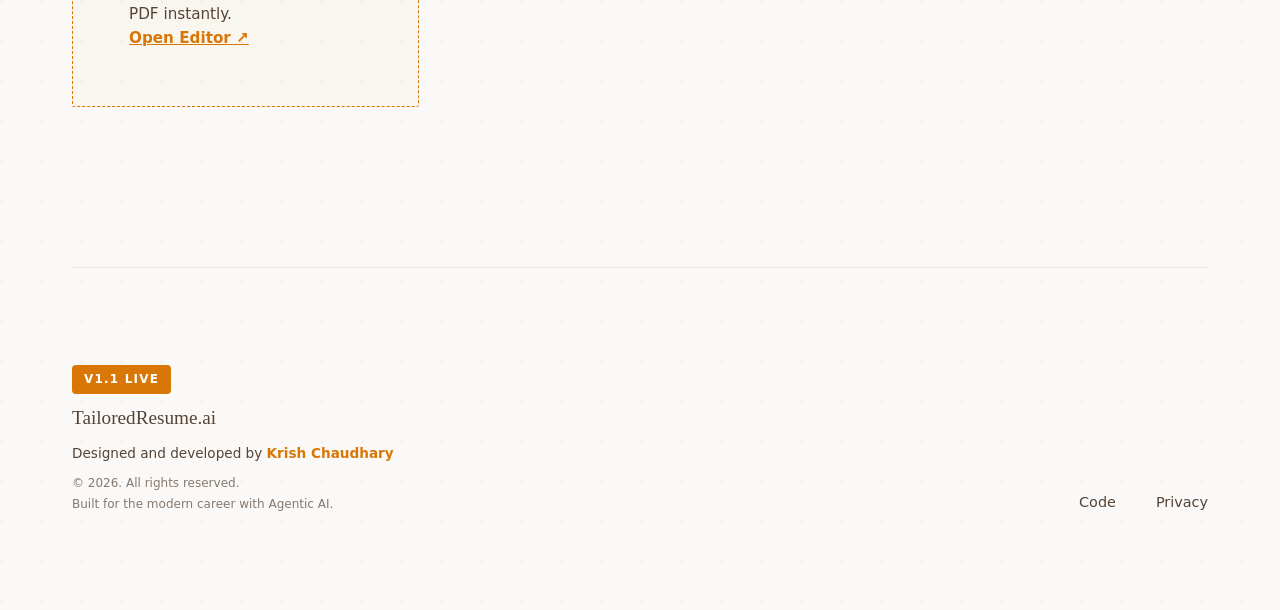
==== commit 137805dd: "feat(hero): integrate personalized interactive hero dashboard mockup" ====
--- a/static/index.html
+++ b/static/index.html
@@ -277,42 +277,106 @@
 
     <main class="container">
 
-        <section class="hero">
-            <div class="background-visuals">
-                <svg class="bg-shape bg-shape-1" width="100" height="100" viewBox="0 0 100 100" fill="none"
-                    xmlns="http://www.w3.org/2000/svg">
-                    <path
-                        d="M50 0L53.0612 37.7551L91.8367 40.8163L53.0612 43.8776L50 81.6327L46.9388 43.8776L8.16327 40.8163L46.9388 37.7551L50 0Z"
-                        fill="var(--primary-accent)" fill-opacity="0.12" />
-                </svg>
-                <svg class="bg-shape bg-shape-2" width="120" height="150" viewBox="0 0 120 150" fill="none"
-                    xmlns="http://www.w3.org/2000/svg">
-                    <rect x="10" y="10" width="100" height="130" rx="2" stroke="var(--primary-accent)"
-                        stroke-opacity="0.15" stroke-width="2" />
-                    <line x1="30" y1="40" x2="90" y2="40" stroke="var(--primary-accent)" stroke-opacity="0.15"
-                        stroke-width="2" />
-                    <line x1="30" y1="60" x2="90" y2="60" stroke="var(--primary-accent)" stroke-opacity="0.15"
-                        stroke-width="2" />
-                    <line x1="30" y1="80" x2="70" y2="80" stroke="var(--primary-accent)" stroke-opacity="0.15"
-                        stroke-width="2" />
-                </svg>
-                <svg class="bg-shape bg-shape-3" width="200" height="200" viewBox="0 0 200 200" fill="none"
-                    xmlns="http://www.w3.org/2000/svg">
-                    <circle cx="40" cy="40" r="4" fill="var(--primary-accent)" fill-opacity="0.18" />
-                    <circle cx="160" cy="70" r="3" fill="var(--primary-accent)" fill-opacity="0.18" />
-                    <circle cx="100" cy="150" r="5" fill="var(--primary-accent)" fill-opacity="0.18" />
-                    <path d="M40 40L160 70 M160 70L100 150" stroke="var(--primary-accent)" stroke-opacity="0.12"
-                        stroke-width="1" stroke-dasharray="4 4" />
-                </svg>
-            </div>
-            <div class="badge">V1.0 LIVE</div>
-            <h1>Perfectly Tailored <span style="color:var(--primary-accent)">Resumes</span> in Seconds.</h1>
-            <p>Our AI analyzes your master profile and target job description to build an ATS-optimized resume that gets
-                you noticed.</p>
-
-            <div style="display: flex; gap: 1.5rem;">
-                <a href="/input" id="start-tailoring-btn" class="btn btn-primary">Start Tailoring Now</a>
-                <a href="/about" class="btn btn-secondary">Learn More</a>
+        <section class="hero-section">
+            <div class="hero-container">
+                <div class="hero-content">
+                    <div class="badge">V1.0 LIVE</div>
+                    <h1>Perfectly Tailored <span style="color:var(--primary-accent)">Resumes</span> in Seconds.</h1>
+                    <p>Our AI analyzes your master profile and target job description to build an ATS-optimized resume that gets
+                        you noticed.</p>
+                    <div class="hero-actions">
+                        <a href="/input" id="start-tailoring-btn" class="btn btn-primary">Start Tailoring Now</a>
+                        <a href="/about" class="btn btn-secondary">Learn More</a>
+                    </div>
+                </div>
+                <div class="hero-mockup-wrapper">
+                    <div class="mockup-glow"></div>
+                    <div class="mockup-dashboard">
+                        <!-- Score Card -->
+                        <div class="mockup-card scorecard">
+                            <div class="card-header">
+                                <span>ATS SCORE</span>
+                                <span style="color: #10b981;">● Tailored</span>
+                            </div>
+                            <div class="gauge-container">
+                                <svg class="gauge-svg" viewBox="0 0 100 50">
+                                    <!-- Semicircle arc -->
+                                    <path class="gauge-bg" d="M 10 50 A 40 40 0 0 1 90 50" fill="none" stroke-width="8" stroke-linecap="round" />
+                                    <!-- Semicircle progress, matching 98% (dashoffset 3) -->
+                                    <path class="gauge-fill" d="M 10 50 A 40 40 0 0 1 90 50" fill="none" stroke-width="8" stroke-linecap="round" stroke-dasharray="125" stroke-dashoffset="3" />
+                                </svg>
+                                <div class="gauge-value">98</div>
+                            </div>
+                            <div class="gauge-sub">ATS Match Score</div>
+                            <div class="checklist-items">
+                                <div class="check-item passed">
+                                    <svg class="icon check-icon" xmlns="http://www.w3.org/2000/svg" fill="none" viewBox="0 0 24 24" stroke="currentColor" stroke-width="3">
+                                        <path stroke-linecap="round" stroke-linejoin="round" d="M5 13l4 4L19 7" />
+                                    </svg>
+                                    <span>Keyword Match</span>
+                                    <span class="pct">100%</span>
+                                </div>
+                                <div class="check-item passed">
+                                    <svg class="icon check-icon" xmlns="http://www.w3.org/2000/svg" fill="none" viewBox="0 0 24 24" stroke="currentColor" stroke-width="3">
+                                        <path stroke-linecap="round" stroke-linejoin="round" d="M5 13l4 4L19 7" />
+                                    </svg>
+                                    <span>Linguistic Diversity</span>
+                                    <span class="pct">100%</span>
+                                </div>
+                                <div class="check-item warn">
+                                    <svg class="icon warn-icon" xmlns="http://www.w3.org/2000/svg" fill="none" viewBox="0 0 24 24" stroke="currentColor" stroke-width="3">
+                                        <path stroke-linecap="round" stroke-linejoin="round" d="M12 9v2m0 4h.01m-6.938 4h13.856c1.54 0 2.502-1.667 1.732-3L13.732 4c-.77-1.333-2.694-1.333-3.464 0L3.34 16c-.77 1.333.192 3 1.732 3z" />
+                                    </svg>
+                                    <span>Impact Ratio</span>
+                                    <span class="pct">83%</span>
+                                </div>
+                            </div>
+                        </div>
+
+                        <!-- Tailored Resume Content Card -->
+                        <div class="mockup-card contentcard">
+                            <div class="card-header">
+                                <span>Tailored Resume Preview</span>
+                            </div>
+                            <div class="content-preview">
+                                <div style="text-align: center; margin-bottom: 0.2rem;">
+                                    <div style="font-family: 'Newsreader', serif; font-size: 0.8rem; font-weight: 800; color: var(--text-primary); line-height: 1.2;">KRISH CHAUDHARY</div>
+                                    <div style="font-size: 0.55rem; font-weight: 700; letter-spacing: 0.05em; color: var(--primary-accent); line-height: 1.2; margin-top: 0.1rem;">AI & MLOPS ENGINEER</div>
+                                </div>
+                                <div class="spacer-line"></div>
+                                <div class="preview-group">
+                                    <div class="preview-label">SUMMARY</div>
+                                    <p style="margin: 0; font-size: 0.52rem; line-height: 1.4; color: var(--text-primary); opacity: 0.9;">
+                                        Driven AI Engineer and Data Analyst specializing in Generative AI, RAG, and MLOps. Skilled in building autonomous agentic workflows using LangGraph and deploying scalable backend services via FastAPI.
+                                    </p>
+                                </div>
+                                <div class="spacer-line"></div>
+                                <div class="preview-group">
+                                    <div class="preview-label">EXPERIENCE</div>
+                                    <div style="display: flex; justify-content: space-between; font-weight: 700; font-size: 0.52rem; color: var(--text-primary); margin-bottom: 0.1rem; line-height: 1.2;">
+                                        <span>Abhay Engineering — Business Analyst</span>
+                                        <span style="font-weight: normal; color: var(--text-secondary); font-size: 0.48rem;">2025</span>
+                                    </div>
+                                    <p style="margin: 0; font-size: 0.52rem; line-height: 1.4; color: var(--text-primary); opacity: 0.9; padding-left: 0.3rem; text-indent: -0.3rem;">
+                                        • Transformed manual billing records into structured technical roadmaps for an automated BI platform, aligning 100% of operational gaps.
+                                    </p>
+                                </div>
+                                <div class="spacer-line"></div>
+                                <div class="preview-group">
+                                    <div class="preview-label">TAILORED SKILLS</div>
+                                    <div class="preview-skills">
+                                        <span class="skill-tag">LangGraph</span>
+                                        <span class="skill-tag">Gemini 2.5 Flash</span>
+                                        <span class="skill-tag">FastAPI</span>
+                                        <span class="skill-tag">MLOps</span>
+                                        <span class="skill-tag">Docker</span>
+                                        <span class="skill-tag">RAG Pipelines</span>
+                                    </div>
+                                </div>
+                            </div>
+                        </div>
+                    </div>
+                </div>
             </div>
         </section>
 
--- a/static/css/styles.css
+++ b/static/css/styles.css
@@ -1095,3 +1095,395 @@
     font-weight: 700;
 }
 
+
+/* Hero Redesign (Two-Column Layout) */
+.hero-section {
+    padding: 4.5rem 0 4rem;
+    position: relative;
+    overflow: hidden;
+}
+
+.hero-container {
+    display: grid;
+    grid-template-columns: 1.15fr 0.85fr;
+    gap: 4rem;
+    align-items: center;
+    max-width: 1200px;
+    margin: 0 auto;
+    padding: 0 2rem;
+}
+
+.hero-content {
+    max-width: 650px;
+}
+
+.hero-content h1 {
+    font-size: 4.2rem;
+    line-height: 1.1;
+    margin-bottom: 2rem;
+    animation: fadeInUp 0.8s ease-out;
+}
+
+.hero-content p {
+    font-size: 1.2rem;
+    color: var(--text-secondary);
+    margin-bottom: 3rem;
+    line-height: 1.6;
+    animation: fadeInUp 1s ease-out;
+}
+
+.hero-actions {
+    display: flex;
+    gap: 1.5rem;
+    animation: fadeInUp 1.2s ease-out;
+}
+
+/* Dashboard Mockup Wrapper & Glow */
+.hero-mockup-wrapper {
+    position: relative;
+    z-index: 1;
+    animation: fadeInUp 1.2s ease-out;
+}
+
+.mockup-glow {
+    position: absolute;
+    top: -20px;
+    left: -20px;
+    right: -20px;
+    bottom: -20px;
+    background: radial-gradient(circle, rgba(217, 119, 6, 0.18) 0%, rgba(217, 119, 6, 0.03) 50%, transparent 70%);
+    filter: blur(40px);
+    z-index: -1;
+    pointer-events: none;
+}
+
+/* 3D Mockup Dashboard */
+.mockup-dashboard {
+    display: flex;
+    gap: 1.25rem;
+    transform: perspective(1000px) rotateY(-10deg) rotateX(4deg) scale(0.98);
+    transition: transform 0.8s cubic-bezier(0.16, 1, 0.3, 1);
+    transform-style: preserve-3d;
+}
+
+.mockup-dashboard:hover {
+    transform: perspective(1000px) rotateY(-2deg) rotateX(1deg) scale(1.02);
+}
+
+/* Mockup Cards */
+.mockup-card {
+    background: rgba(255, 255, 255, 0.9);
+    backdrop-filter: blur(20px);
+    -webkit-backdrop-filter: blur(20px);
+    border: 1px solid rgba(136, 115, 100, 0.22);
+    border-radius: 8px;
+    padding: 1.25rem;
+    box-shadow: 0 20px 45px rgba(136, 115, 100, 0.15), 
+                inset 0 1px 1px rgba(255, 255, 255, 0.9);
+    font-family: 'Inter', sans-serif;
+    color: var(--text-primary);
+}
+
+.scorecard {
+    flex: 1.05;
+    display: flex;
+    flex-direction: column;
+    align-items: center;
+    transform: translateZ(10px);
+}
+
+.contentcard {
+    flex: 1.25;
+    display: flex;
+    flex-direction: column;
+    transform: translateZ(25px);
+}
+
+/* Card Elements styling */
+.mockup-card .card-header {
+    width: 100%;
+    font-size: 0.85rem;
+    font-weight: 700;
+    text-transform: uppercase;
+    letter-spacing: 0.05em;
+    color: var(--text-secondary);
+    border-bottom: 1px solid var(--outline);
+    padding-bottom: 0.6rem;
+    margin-bottom: 0.8rem;
+    display: flex;
+    justify-content: space-between;
+    align-items: center;
+    font-family: 'Inter', sans-serif;
+}
+
+/* Semicircular Gauge Chart */
+.gauge-container {
+    position: relative;
+    width: 120px;
+    height: 65px;
+    margin: 0.5rem 0;
+    display: flex;
+    justify-content: center;
+}
+
+.gauge-svg {
+    width: 100%;
+    height: 100%;
+}
+
+.gauge-bg {
+    stroke: rgba(136, 115, 100, 0.12);
+}
+
+.gauge-fill {
+    stroke: var(--primary-accent);
+    animation: fillGauge 2s ease-out forwards;
+}
+
+@keyframes fillGauge {
+    from { stroke-dashoffset: 125; }
+    to { stroke-dashoffset: 3; }
+}
+
+.gauge-value {
+    position: absolute;
+    bottom: 0;
+    font-size: 1.6rem;
+    font-weight: 800;
+    color: var(--text-primary);
+    line-height: 1;
+}
+
+.gauge-sub {
+    font-size: 0.65rem;
+    font-weight: 700;
+    text-transform: uppercase;
+    color: #10b981;
+    letter-spacing: 0.05em;
+    margin-top: 0.25rem;
+    margin-bottom: 0.75rem;
+}
+
+/* Checklist Items */
+.checklist-items {
+    width: 100%;
+    display: flex;
+    flex-direction: column;
+    gap: 0.5rem;
+}
+
+.check-item {
+    display: flex;
+    align-items: center;
+    font-size: 0.7rem;
+    font-weight: 600;
+    color: var(--text-secondary);
+    gap: 0.4rem;
+    background: rgba(136, 115, 100, 0.03);
+    padding: 0.4rem 0.5rem;
+    border-radius: 4px;
+    border: 1px solid rgba(136, 115, 100, 0.05);
+}
+
+.check-item .pct {
+    margin-left: auto;
+    font-weight: 700;
+}
+
+.check-item.passed {
+    color: var(--text-primary);
+}
+
+.check-item.passed .pct {
+    color: #10b981;
+}
+
+.check-item.warn .pct {
+    color: var(--primary-accent);
+}
+
+.icon {
+    width: 14px;
+    height: 14px;
+    flex-shrink: 0;
+}
+
+.check-icon {
+    color: #10b981;
+}
+
+.warn-icon {
+    color: var(--primary-accent);
+}
+
+/* Resume Content Preview Skeleton */
+.content-preview {
+    display: flex;
+    flex-direction: column;
+    gap: 0.4rem;
+}
+
+.preview-line {
+    background: rgba(136, 115, 100, 0.15);
+    border-radius: 2px;
+}
+
+.preview-line.main-title {
+    height: 12px;
+    width: 70%;
+    background: var(--text-primary);
+    font-family: 'Newsreader', serif;
+    font-size: 0.65rem;
+    font-weight: 800;
+    display: flex;
+    align-items: center;
+    color: var(--text-primary);
+    background: transparent;
+}
+
+.preview-line.subtitle {
+    height: 8px;
+    width: 50%;
+    background: var(--primary-accent);
+    opacity: 0.85;
+    font-size: 0.45rem;
+    font-weight: 700;
+    letter-spacing: 0.05em;
+    display: flex;
+    align-items: center;
+    color: var(--primary-accent);
+    background: transparent;
+}
+
+.spacer-line {
+    height: 1px;
+    background: rgba(136, 115, 100, 0.12);
+    margin: 0.2rem 0;
+}
+
+.preview-group {
+    display: flex;
+    flex-direction: column;
+    gap: 0.3rem;
+}
+
+.preview-label {
+    font-size: 0.5rem;
+    font-weight: 700;
+    color: var(--text-secondary);
+    letter-spacing: 0.05em;
+}
+
+.text-line {
+    height: 6px;
+    background: rgba(136, 115, 100, 0.12);
+}
+
+.text-line.wide { width: 100%; }
+.text-line.medium { width: 85%; }
+
+.header-line {
+    height: 8px;
+    width: 90%;
+    background: rgba(136, 115, 100, 0.2);
+}
+
+.bullet-line {
+    height: 5px;
+    width: 95%;
+    background: rgba(136, 115, 100, 0.1);
+    margin-left: 8px;
+    position: relative;
+}
+
+.bullet-line::before {
+    content: "•";
+    position: absolute;
+    left: -8px;
+    top: -4px;
+    font-size: 8px;
+    color: var(--text-secondary);
+}
+
+.bullet-line.short { width: 75%; }
+
+.preview-skills {
+    display: flex;
+    flex-wrap: wrap;
+    gap: 4px;
+    margin-top: 0.1rem;
+}
+
+.skill-tag {
+    font-size: 0.5rem;
+    font-weight: 600;
+    padding: 2px 6px;
+    background: rgba(217, 119, 6, 0.07);
+    color: var(--primary-accent);
+    border: 1px solid rgba(217, 119, 6, 0.15);
+    border-radius: 3px;
+}
+
+/* Responsive Styles for Hero section */
+@media (max-width: 1024px) {
+    .hero-container {
+        grid-template-columns: 1fr;
+        gap: 3.5rem;
+        text-align: center;
+    }
+    
+    .hero-content {
+        max-width: 100%;
+        margin: 0 auto;
+    }
+    
+    .hero-content h1 {
+        font-size: 3.4rem;
+    }
+    
+    .hero-actions {
+        justify-content: center;
+    }
+    
+    .mockup-dashboard {
+        justify-content: center;
+        transform: perspective(1000px) rotateY(0deg) rotateX(0deg) scale(1);
+    }
+    
+    .mockup-dashboard:hover {
+        transform: scale(1.02);
+    }
+    
+    .scorecard {
+        transform: none;
+    }
+    
+    .contentcard {
+        transform: none;
+    }
+}
+
+@media (max-width: 576px) {
+    .hero-content h1 {
+        font-size: 2.6rem;
+    }
+    
+    .hero-actions {
+        flex-direction: column;
+        gap: 1rem;
+        align-items: stretch;
+    }
+    
+    .mockup-dashboard {
+        flex-direction: column;
+        align-items: center;
+        gap: 1.5rem;
+    }
+    
+    .scorecard, .contentcard {
+        width: 100%;
+        max-width: 320px;
+    }
+}
+
+
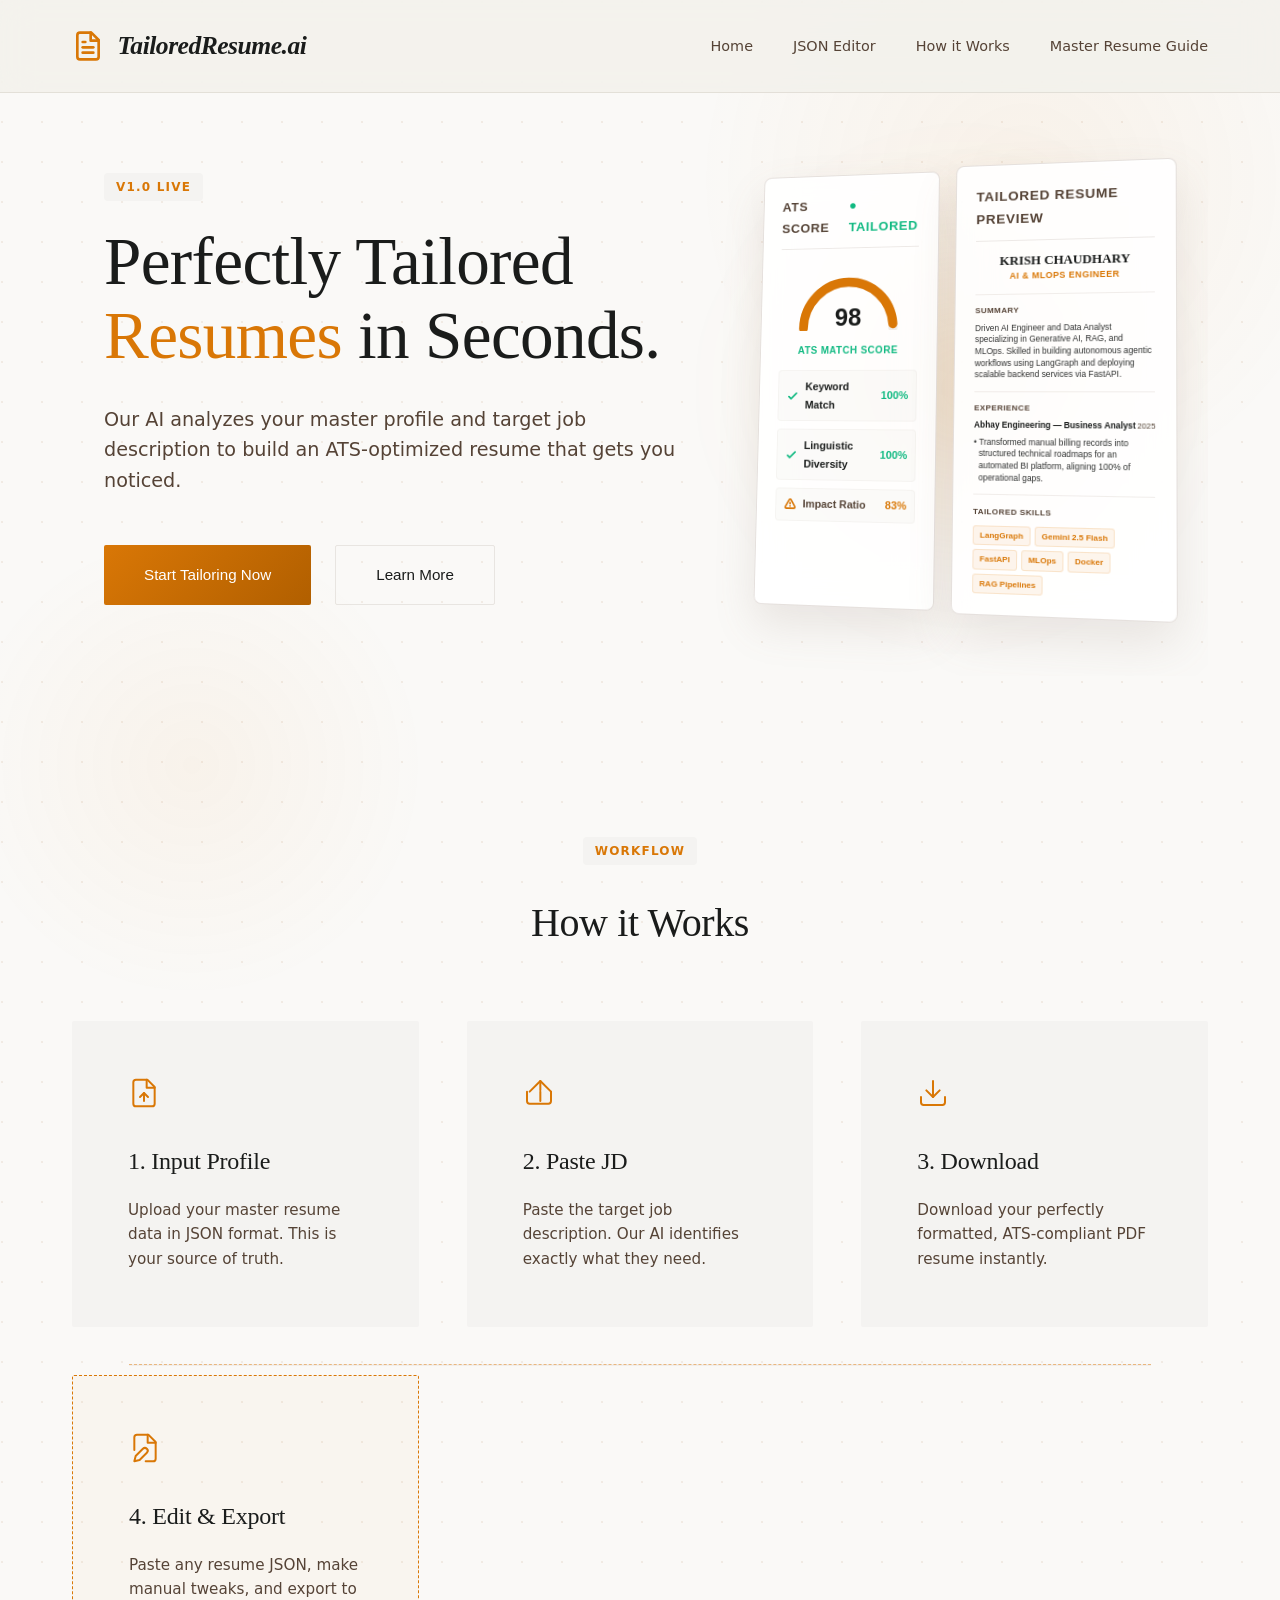
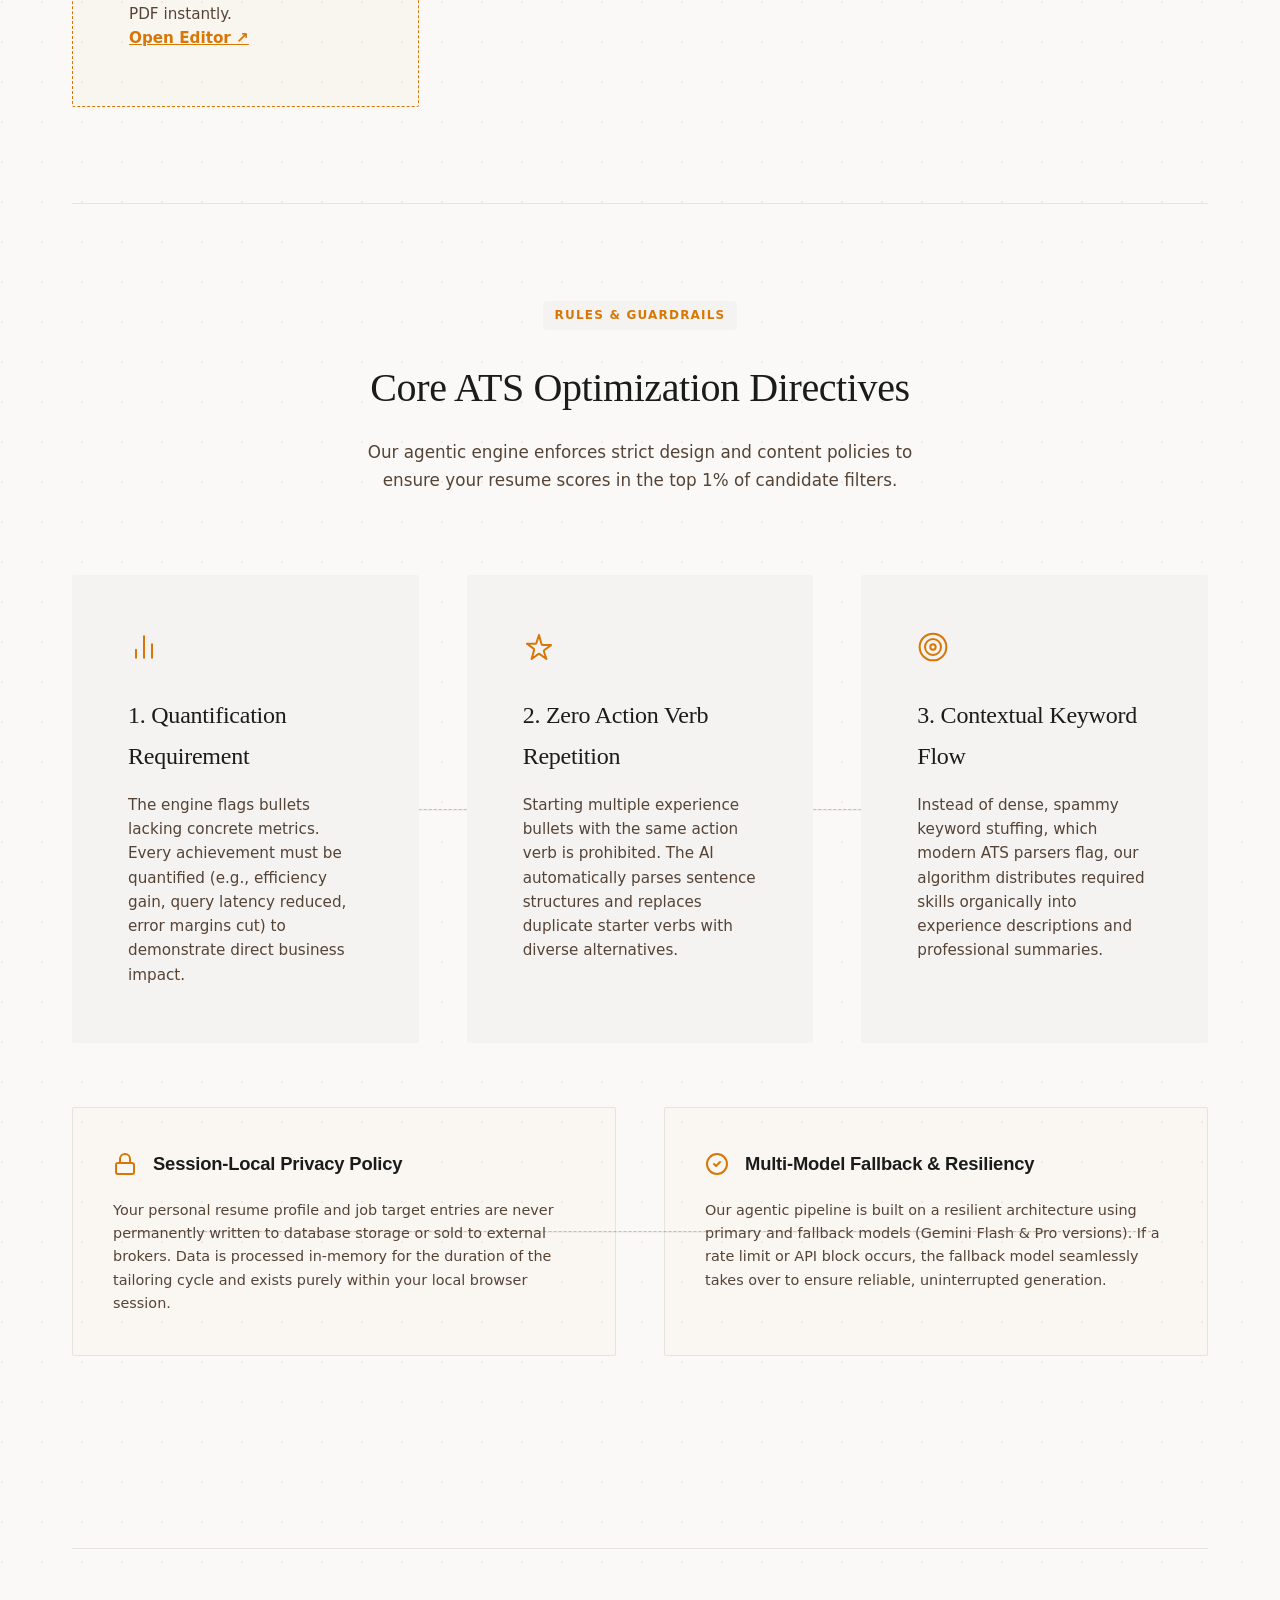
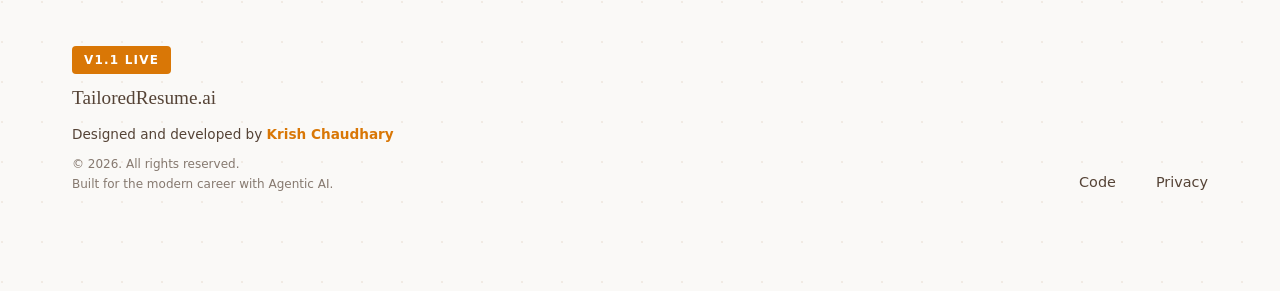
==== commit 780538fc: "feat(landing): add core rules, guardrails, and security policies section" ====
--- a/static/index.html
+++ b/static/index.html
@@ -419,6 +419,55 @@
             </div>
         </section>
 
+        <section id="rules-and-guardrails" style="padding: 6rem 0 8rem; border-top: 1px solid var(--outline);">
+            <div style="text-align: center; margin-bottom: 5rem;">
+                <div class="badge">Rules & Guardrails</div>
+                <h2 style="font-family: 'Newsreader', serif; font-size: 2.5rem; margin-bottom: 1rem;">Core ATS Optimization Directives</h2>
+                <p style="color: var(--text-secondary); max-width: 600px; margin: 0 auto; font-size: 1.05rem;">Our agentic engine enforces strict design and content policies to ensure your resume scores in the top 1% of candidate filters.</p>
+            </div>
+            
+            <div class="sections-grid" style="margin-top: 2rem;">
+                <div class="stat-card">
+                    <div style="color:var(--primary-accent); margin-bottom: 1.5rem;">
+                        <svg xmlns="http://www.w3.org/2000/svg" width="32" height="32" viewBox="0 0 24 24" fill="none" stroke="currentColor" stroke-width="1.5" stroke-linecap="round" stroke-linejoin="round"><line x1="18" y1="20" x2="18" y2="10"/><line x1="12" y1="20" x2="12" y2="4"/><line x1="6" y1="20" x2="6" y2="14"/></svg>
+                    </div>
+                    <h3>1. Quantification Requirement</h3>
+                    <p>The engine flags bullets lacking concrete metrics. Every achievement must be quantified (e.g., efficiency gain, query latency reduced, error margins cut) to demonstrate direct business impact.</p>
+                </div>
+                <div class="stat-card">
+                    <div style="color:var(--primary-accent); margin-bottom: 1.5rem;">
+                        <svg xmlns="http://www.w3.org/2000/svg" width="32" height="32" viewBox="0 0 24 24" fill="none" stroke="currentColor" stroke-width="1.5" stroke-linecap="round" stroke-linejoin="round"><path d="m12 3-1.912 5.886a1 1 0 0 1-.95.69H2.926l5.028 3.653a1 1 0 0 1 .364 1.118L6.406 21l5.028-3.653a1 1 0 0 1 1.132 0L17.594 21l-1.912-5.653a1 1 0 0 1 .364-1.118l5.028-3.653h-6.212a1 1 0 0 1-.95-.69L12 3Z"/></svg>
+                    </div>
+                    <h3>2. Zero Action Verb Repetition</h3>
+                    <p>Starting multiple experience bullets with the same action verb is prohibited. The AI automatically parses sentence structures and replaces duplicate starter verbs with diverse alternatives.</p>
+                </div>
+                <div class="stat-card">
+                    <div style="color:var(--primary-accent); margin-bottom: 1.5rem;">
+                        <svg xmlns="http://www.w3.org/2000/svg" width="32" height="32" viewBox="0 0 24 24" fill="none" stroke="currentColor" stroke-width="1.5" stroke-linecap="round" stroke-linejoin="round"><circle cx="12" cy="12" r="10"/><circle cx="12" cy="12" r="6"/><circle cx="12" cy="12" r="2"/></svg>
+                    </div>
+                    <h3>3. Contextual Keyword Flow</h3>
+                    <p>Instead of dense, spammy keyword stuffing, which modern ATS parsers flag, our algorithm distributes required skills organically into experience descriptions and professional summaries.</p>
+                </div>
+            </div>
+
+            <div class="sections-grid" style="margin-top: 4rem; grid-template-columns: repeat(2, 1fr);">
+                <div class="stat-card" style="padding: 2.5rem; background: rgba(217, 119, 6, 0.02); border: 1px solid var(--outline);">
+                    <div style="display: flex; align-items: center; gap: 1rem; margin-bottom: 1.25rem; color: var(--primary-accent);">
+                        <svg xmlns="http://www.w3.org/2000/svg" width="24" height="24" viewBox="0 0 24 24" fill="none" stroke="currentColor" stroke-width="2" stroke-linecap="round" stroke-linejoin="round"><rect width="18" height="11" x="3" y="11" rx="2" ry="2"/><path d="M7 11V7a5 5 0 0 1 10 0v4"/></svg>
+                        <h4 style="font-family: 'Inter', sans-serif; font-size: 1.15rem; font-weight: 700; color: var(--text-primary); margin: 0;">Session-Local Privacy Policy</h4>
+                    </div>
+                    <p style="font-size: 0.9rem; line-height: 1.6; color: var(--text-secondary);">Your personal resume profile and job target entries are never permanently written to database storage or sold to external brokers. Data is processed in-memory for the duration of the tailoring cycle and exists purely within your local browser session.</p>
+                </div>
+                <div class="stat-card" style="padding: 2.5rem; background: rgba(217, 119, 6, 0.02); border: 1px solid var(--outline);">
+                    <div style="display: flex; align-items: center; gap: 1rem; margin-bottom: 1.25rem; color: var(--primary-accent);">
+                        <svg xmlns="http://www.w3.org/2000/svg" width="24" height="24" viewBox="0 0 24 24" fill="none" stroke="currentColor" stroke-width="2" stroke-linecap="round" stroke-linejoin="round"><path d="M12 22c5.523 0 10-4.477 10-10S17.523 2 12 2 2 6.477 2 12s4.477 10 10 10z"/><path d="m9 12 2 2 4-4"/></svg>
+                        <h4 style="font-family: 'Inter', sans-serif; font-size: 1.15rem; font-weight: 700; color: var(--text-primary); margin: 0;">Multi-Model Fallback & Resiliency</h4>
+                    </div>
+                    <p style="font-size: 0.9rem; line-height: 1.6; color: var(--text-secondary);">Our agentic pipeline is built on a resilient architecture using primary and fallback models (Gemini Flash & Pro versions). If a rate limit or API block occurs, the fallback model seamlessly takes over to ensure reliable, uninterrupted generation.</p>
+                </div>
+            </div>
+        </section>
+
         <footer style="display: flex; justify-content: space-between; align-items: flex-end;">
 
             <div>
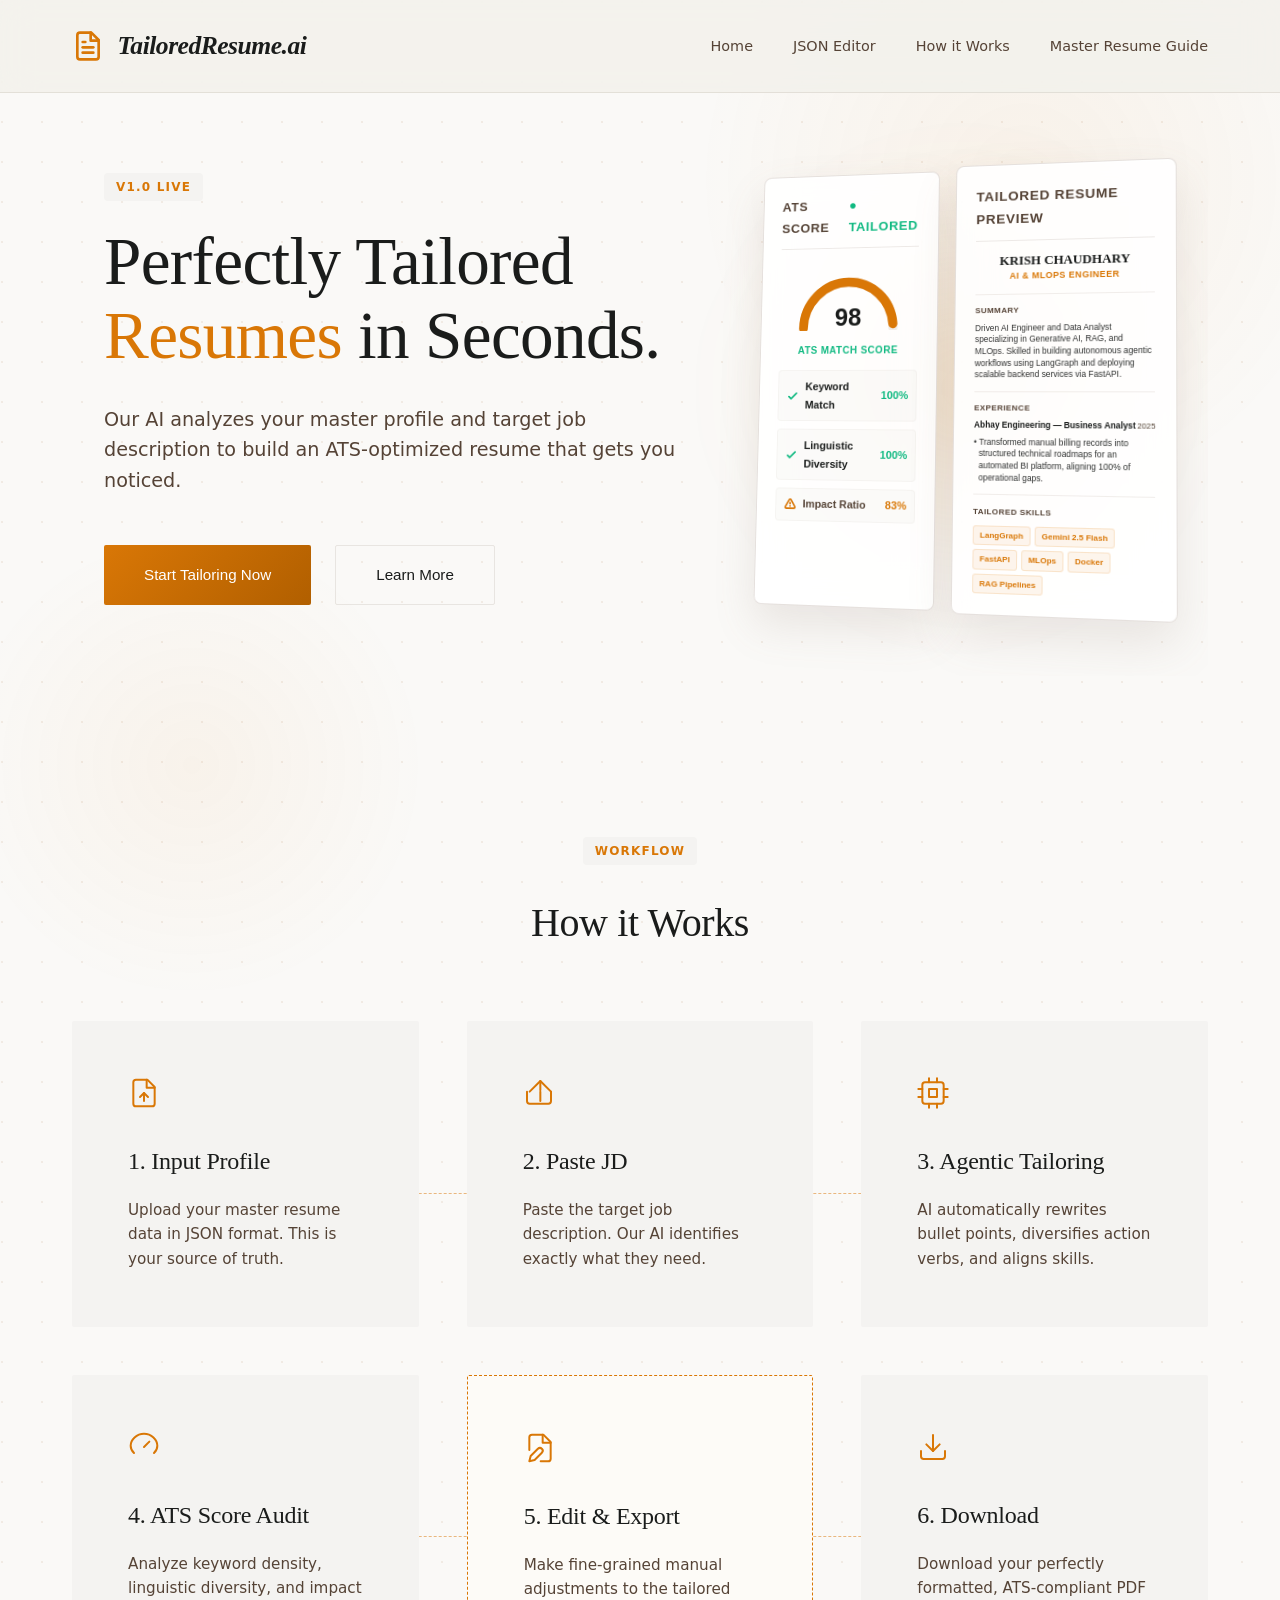
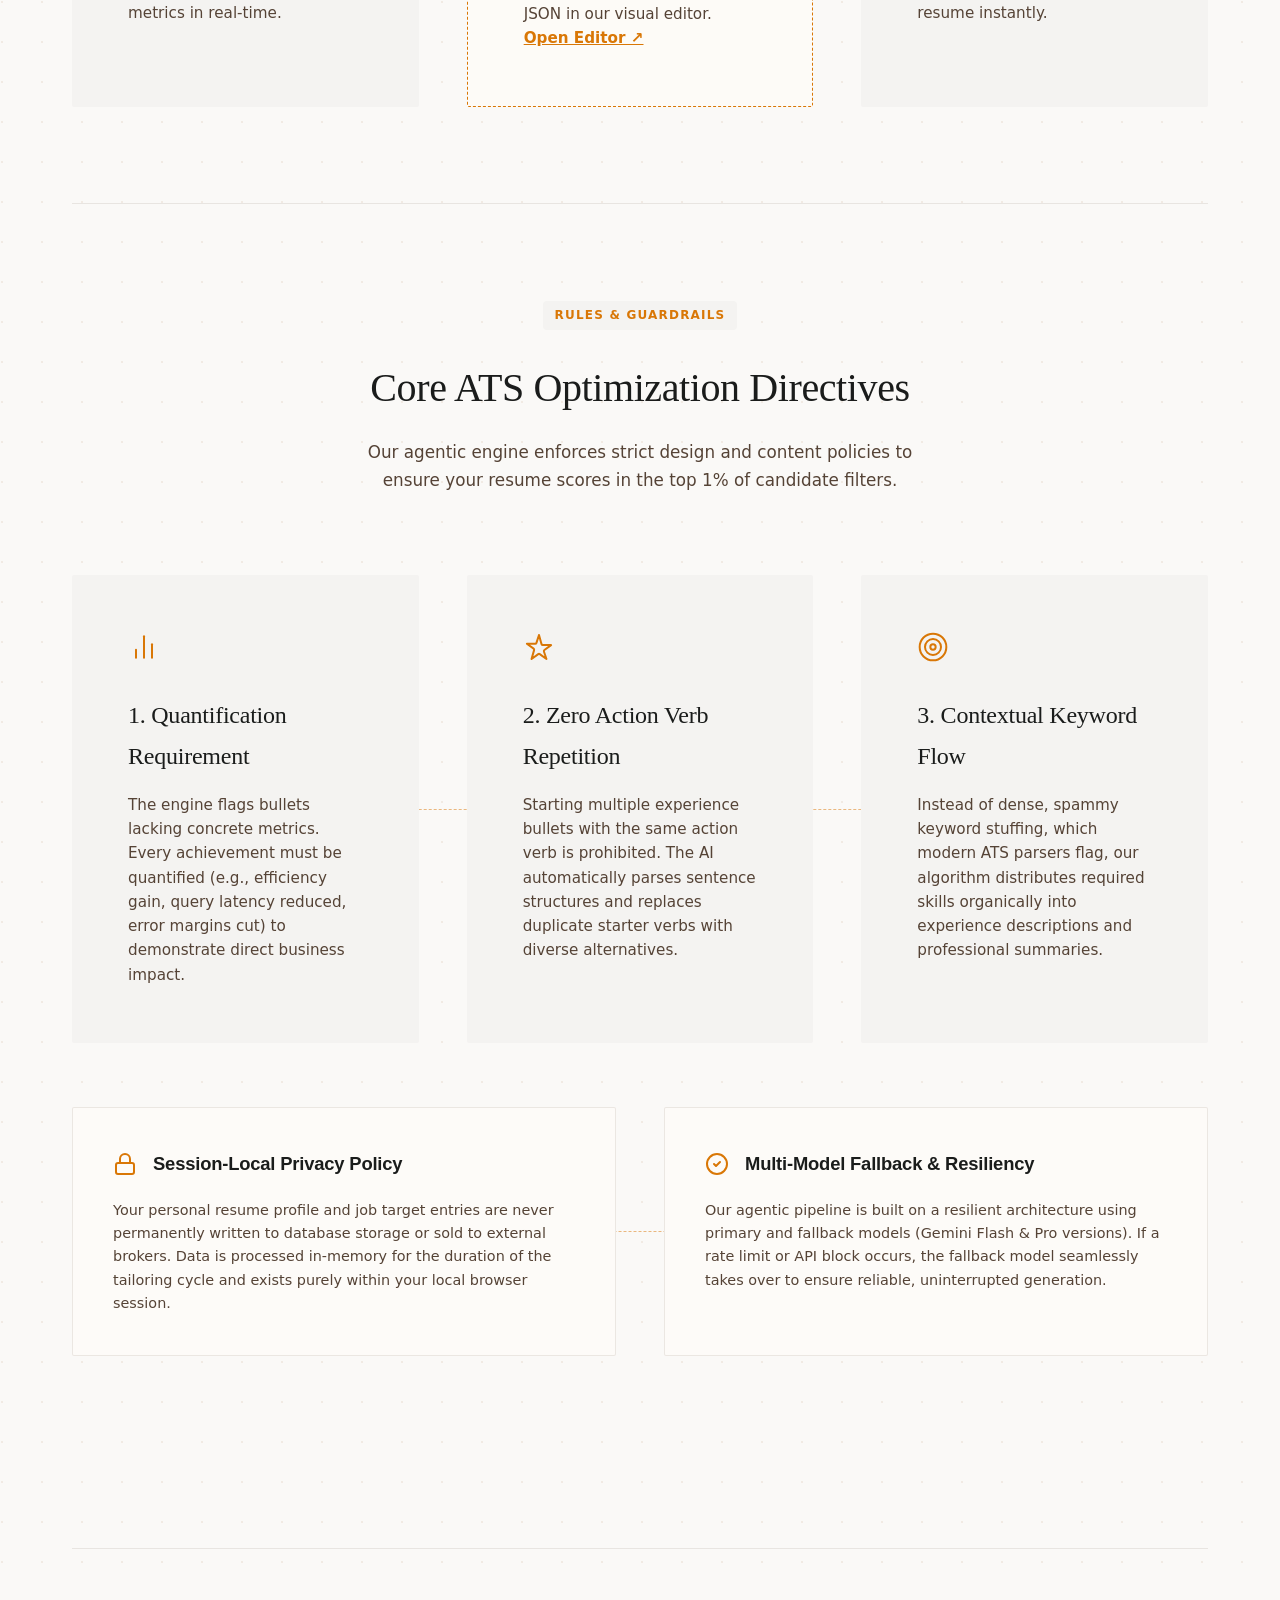
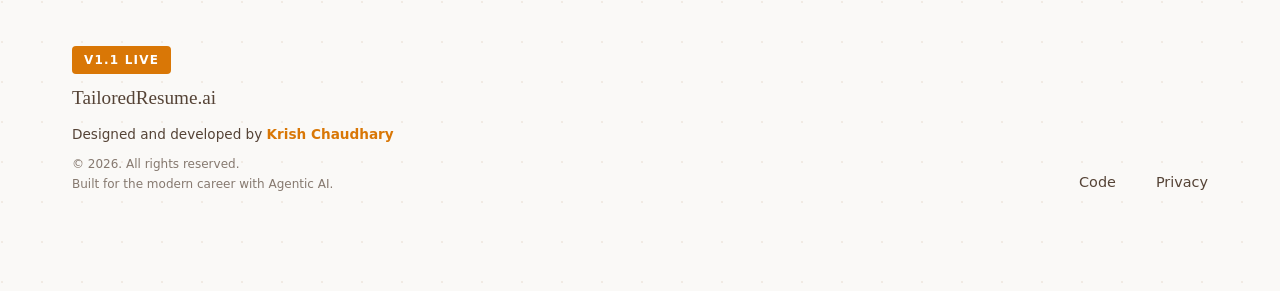
==== commit 6a1534de: "style: Refactor home page workflow sections and optimize grid connectors" ====
--- a/static/index.html
+++ b/static/index.html
@@ -385,7 +385,7 @@
                 <div class="badge">Workflow</div>
                 <h2 style="font-family: 'Newsreader', serif; font-size: 2.5rem;">How it Works</h2>
             </div>
-            <div class="sections-grid">
+            <div class="sections-grid workflow-grid">
 
                 <div class="stat-card">
                     <div style="color:var(--primary-accent); margin-bottom: 1.5rem;">
@@ -403,17 +403,31 @@
                 </div>
                 <div class="stat-card">
                     <div style="color:var(--primary-accent); margin-bottom: 1.5rem;">
+                        <svg xmlns="http://www.w3.org/2000/svg" width="32" height="32" viewBox="0 0 24 24" fill="none" stroke="currentColor" stroke-width="1.5" stroke-linecap="round" stroke-linejoin="round"><rect x="4" y="4" width="16" height="16" rx="2"/><rect x="9" y="9" width="6" height="6"/><path d="M9 1v3M15 1v3M9 20v3M15 20v3M20 9h3M20 15h3M1 9h3M1 15h3"/></svg>
+                    </div>
+                    <h3>3. Agentic Tailoring</h3>
+                    <p>AI automatically rewrites bullet points, diversifies action verbs, and aligns skills.</p>
+                </div>
+                <div class="stat-card">
+                    <div style="color:var(--primary-accent); margin-bottom: 1.5rem;">
+                        <svg xmlns="http://www.w3.org/2000/svg" width="32" height="32" viewBox="0 0 24 24" fill="none" stroke="currentColor" stroke-width="1.5" stroke-linecap="round" stroke-linejoin="round"><path d="M4.5 16.5c-1.5-1.5-2.5-3.5-2.5-5.5C2 6.5 6.5 2 12 2s10 4.5 10 9c0 2-1 4-2.5 5.5"/><path d="m12 12 4-4"/></svg>
+                    </div>
+                    <h3>4. ATS Score Audit</h3>
+                    <p>Analyze keyword density, linguistic diversity, and impact metrics in real-time.</p>
+                </div>
+                <div class="stat-card" style="border: 1px dashed var(--primary-accent); background: #fdfbf7;">
+                    <div style="color:var(--primary-accent); margin-bottom: 1.5rem;">
+                        <svg xmlns="http://www.w3.org/2000/svg" width="32" height="32" viewBox="0 0 24 24" fill="none" stroke="currentColor" stroke-width="1.5" stroke-linecap="round" stroke-linejoin="round"><path d="M4 13.5V4a2 2 0 0 1 2-2h8.5L20 7.5V20a2 2 0 0 1-2 2h-5.5"/><polyline points="14 2 14 8 20 8"/><path d="M10.42 12.61a2.1 2.1 0 1 1 2.97 2.97L7.95 21 4 22l1-3.95 5.42-5.44Z"/></svg>
+                    </div>
+                    <h3>5. Edit & Export</h3>
+                    <p>Make fine-grained manual adjustments to the tailored JSON in our visual editor. <br><a href="/editor" style="color:var(--primary-accent); font-weight:600;">Open Editor ↗</a></p>
+                </div>
+                <div class="stat-card">
+                    <div style="color:var(--primary-accent); margin-bottom: 1.5rem;">
                         <svg xmlns="http://www.w3.org/2000/svg" width="32" height="32" viewBox="0 0 24 24" fill="none" stroke="currentColor" stroke-width="1.5" stroke-linecap="round" stroke-linejoin="round"><path d="M21 15v4a2 2 0 0 1-2 2H5a2 2 0 0 1-2-2v-4"/><polyline points="7 10 12 15 17 10"/><line x1="12" y1="15" x2="12" y2="3"/></svg>
                     </div>
-                    <h3>3. Download</h3>
+                    <h3>6. Download</h3>
                     <p>Download your perfectly formatted, ATS-compliant PDF resume instantly.</p>
-                </div>
-                <div class="stat-card" style="border: 1px dashed var(--primary-accent); background: rgba(217, 119, 6, 0.03);">
-                    <div style="color:var(--primary-accent); margin-bottom: 1.5rem;">
-                        <svg xmlns="http://www.w3.org/2000/svg" width="32" height="32" viewBox="0 0 24 24" fill="none" stroke="currentColor" stroke-width="1.5" stroke-linecap="round" stroke-linejoin="round"><path d="M4 13.5V4a2 2 0 0 1 2-2h8.5L20 7.5V20a2 2 0 0 1-2 2h-5.5"/><polyline points="14 2 14 8 20 8"/><path d="M10.42 12.61a2.1 2.1 0 1 1 2.97 2.97L7.95 21 4 22l1-3.95 5.42-5.44Z"/></svg>
-                    </div>
-                    <h3>4. Edit & Export</h3>
-                    <p>Paste any resume JSON, make manual tweaks, and export to PDF instantly. <br><a href="/editor" style="color:var(--primary-accent); font-weight:600;">Open Editor ↗</a></p>
                 </div>
 
             </div>
@@ -426,7 +440,7 @@
                 <p style="color: var(--text-secondary); max-width: 600px; margin: 0 auto; font-size: 1.05rem;">Our agentic engine enforces strict design and content policies to ensure your resume scores in the top 1% of candidate filters.</p>
             </div>
             
-            <div class="sections-grid" style="margin-top: 2rem;">
+            <div class="sections-grid connected-grid" style="margin-top: 2rem;">
                 <div class="stat-card">
                     <div style="color:var(--primary-accent); margin-bottom: 1.5rem;">
                         <svg xmlns="http://www.w3.org/2000/svg" width="32" height="32" viewBox="0 0 24 24" fill="none" stroke="currentColor" stroke-width="1.5" stroke-linecap="round" stroke-linejoin="round"><line x1="18" y1="20" x2="18" y2="10"/><line x1="12" y1="20" x2="12" y2="4"/><line x1="6" y1="20" x2="6" y2="14"/></svg>
@@ -450,15 +464,15 @@
                 </div>
             </div>
 
-            <div class="sections-grid" style="margin-top: 4rem; grid-template-columns: repeat(2, 1fr);">
-                <div class="stat-card" style="padding: 2.5rem; background: rgba(217, 119, 6, 0.02); border: 1px solid var(--outline);">
+            <div class="sections-grid connected-grid" style="margin-top: 4rem; grid-template-columns: repeat(2, 1fr);">
+                <div class="stat-card" style="padding: 2.5rem; background: #fdfbf8; border: 1px solid var(--outline);">
                     <div style="display: flex; align-items: center; gap: 1rem; margin-bottom: 1.25rem; color: var(--primary-accent);">
                         <svg xmlns="http://www.w3.org/2000/svg" width="24" height="24" viewBox="0 0 24 24" fill="none" stroke="currentColor" stroke-width="2" stroke-linecap="round" stroke-linejoin="round"><rect width="18" height="11" x="3" y="11" rx="2" ry="2"/><path d="M7 11V7a5 5 0 0 1 10 0v4"/></svg>
                         <h4 style="font-family: 'Inter', sans-serif; font-size: 1.15rem; font-weight: 700; color: var(--text-primary); margin: 0;">Session-Local Privacy Policy</h4>
                     </div>
                     <p style="font-size: 0.9rem; line-height: 1.6; color: var(--text-secondary);">Your personal resume profile and job target entries are never permanently written to database storage or sold to external brokers. Data is processed in-memory for the duration of the tailoring cycle and exists purely within your local browser session.</p>
                 </div>
-                <div class="stat-card" style="padding: 2.5rem; background: rgba(217, 119, 6, 0.02); border: 1px solid var(--outline);">
+                <div class="stat-card" style="padding: 2.5rem; background: #fdfbf8; border: 1px solid var(--outline);">
                     <div style="display: flex; align-items: center; gap: 1rem; margin-bottom: 1.25rem; color: var(--primary-accent);">
                         <svg xmlns="http://www.w3.org/2000/svg" width="24" height="24" viewBox="0 0 24 24" fill="none" stroke="currentColor" stroke-width="2" stroke-linecap="round" stroke-linejoin="round"><path d="M12 22c5.523 0 10-4.477 10-10S17.523 2 12 2 2 6.477 2 12s4.477 10 10 10z"/><path d="m9 12 2 2 4-4"/></svg>
                         <h4 style="font-family: 'Inter', sans-serif; font-size: 1.15rem; font-weight: 700; color: var(--text-primary); margin: 0;">Multi-Model Fallback & Resiliency</h4>
--- a/static/css/styles.css
+++ b/static/css/styles.css
@@ -313,6 +313,82 @@
     margin-top: 4rem;
 }
 
+.sections-grid.workflow-grid {
+    grid-template-columns: repeat(3, 1fr);
+}
+
+@media (min-width: 1025px) {
+    .sections-grid.workflow-grid {
+        position: relative;
+    }
+    
+    /* Horizontal connector for Row 1 */
+    .sections-grid.workflow-grid::before {
+        content: "";
+        position: absolute;
+        top: 25%;
+        left: 5%;
+        right: 5%;
+        height: 1px;
+        z-index: 0;
+        opacity: 0.5;
+        border-top: 1px dashed var(--primary-accent);
+        pointer-events: none;
+    }
+    
+    /* Horizontal connector for Row 2 */
+    .sections-grid.workflow-grid::after {
+        content: "";
+        position: absolute;
+        top: 75%;
+        left: 5%;
+        right: 5%;
+        height: 1px;
+        z-index: 0;
+        opacity: 0.5;
+        border-top: 1px dashed var(--primary-accent);
+        pointer-events: none;
+    }
+    
+    /* Ensure the cards stack above the background connector lines */
+    .sections-grid.workflow-grid > .stat-card {
+        position: relative;
+        z-index: 1;
+    }
+}
+
+@media (max-width: 1024px) {
+    .sections-grid.workflow-grid {
+        grid-template-columns: repeat(2, 1fr);
+        gap: 2rem;
+    }
+}
+
+/* General single-row grid connector styling */
+@media (min-width: 769px) {
+    .sections-grid.connected-grid {
+        position: relative;
+    }
+    
+    .sections-grid.connected-grid::after {
+        content: "";
+        position: absolute;
+        top: 50%;
+        left: 5%;
+        right: 5%;
+        height: 1px;
+        z-index: 0;
+        opacity: 0.5;
+        border-top: 1px dashed var(--primary-accent);
+        pointer-events: none;
+    }
+    
+    .sections-grid.connected-grid > .stat-card {
+        position: relative;
+        z-index: 1;
+    }
+}
+
 /* Advanced Stats Section */
 .stat-card {
     padding: 3.5rem;
@@ -362,25 +438,7 @@
     line-height: 1.6;
 }
 
-/* Steps Connection Decorative Element */
-@media (min-width: 992px) {
-    .sections-grid {
-        position: relative;
-    }
-    
-    .sections-grid::after {
-        content: "";
-        position: absolute;
-        top: 50%;
-        left: 5%;
-        right: 5%;
-        height: 1px;
-        background: var(--outline);
-        z-index: -1;
-        opacity: 0.5;
-        border-top: 1px dashed var(--primary-accent);
-    }
-}
+/* Steps Connection Decorative Element removed to prevent overlapping on grid contents */
 
 /* Form Styles */
 .card {
@@ -828,6 +886,72 @@
 .add-btn:hover {
     background: var(--surface-high);
     border-style: solid;
+}
+
+.btn-sample {
+    display: inline-flex;
+    align-items: center;
+    justify-content: center;
+    gap: 0.5rem;
+    padding: 0.5rem 1.25rem;
+    font-family: 'Inter', sans-serif;
+    font-size: 0.75rem;
+    font-weight: 700;
+    text-transform: uppercase;
+    letter-spacing: 0.05em;
+    color: var(--primary-accent);
+    background: rgba(217, 119, 6, 0.02);
+    border: 1px dashed var(--primary-accent);
+    border-radius: var(--radius-sm);
+    cursor: pointer;
+    transition: var(--transition-smooth);
+}
+
+.btn-sample:hover {
+    background: var(--primary-gradient);
+    color: white;
+    border-style: solid;
+    transform: translateY(-2px);
+    box-shadow: 0 4px 12px rgba(217, 119, 6, 0.2);
+}
+
+.btn-sample:active {
+    transform: translateY(0);
+}
+
+.btn-sample .loading-spinner {
+    margin: 0 !important;
+    display: inline-block;
+}
+
+.btn-utility {
+    display: inline-flex;
+    align-items: center;
+    justify-content: center;
+    gap: 0.5rem;
+    padding: 0.5rem 1.25rem;
+    font-family: 'Inter', sans-serif;
+    font-size: 0.75rem;
+    font-weight: 700;
+    text-transform: uppercase;
+    letter-spacing: 0.05em;
+    color: var(--text-primary);
+    background: var(--surface-low);
+    border: 1px solid var(--outline);
+    border-radius: var(--radius-sm);
+    cursor: pointer;
+    transition: var(--transition-smooth);
+}
+
+.btn-utility:hover {
+    background: var(--surface-high);
+    border-color: var(--text-primary);
+    transform: translateY(-2px);
+    box-shadow: 0 4px 12px rgba(0, 0, 0, 0.05);
+}
+
+.btn-utility:active {
+    transform: translateY(0);
 }
 
 .form-tabs {
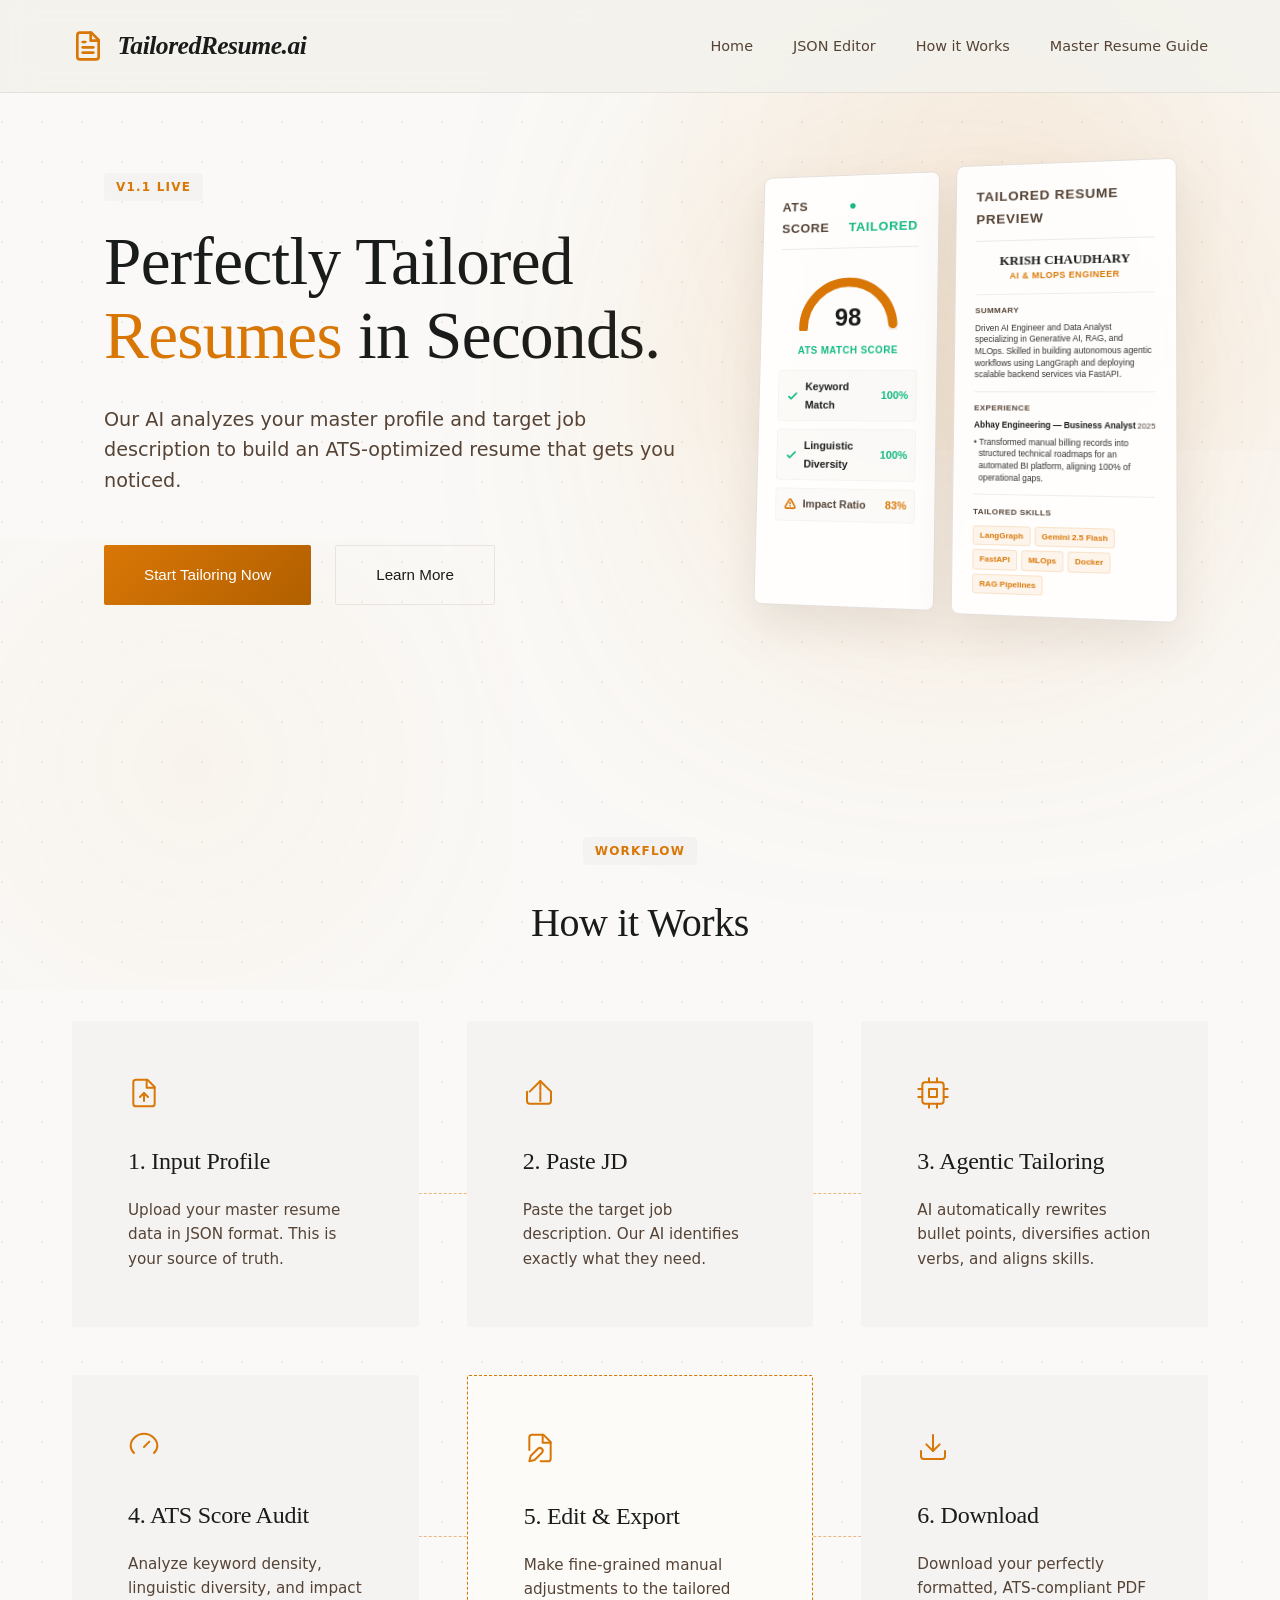
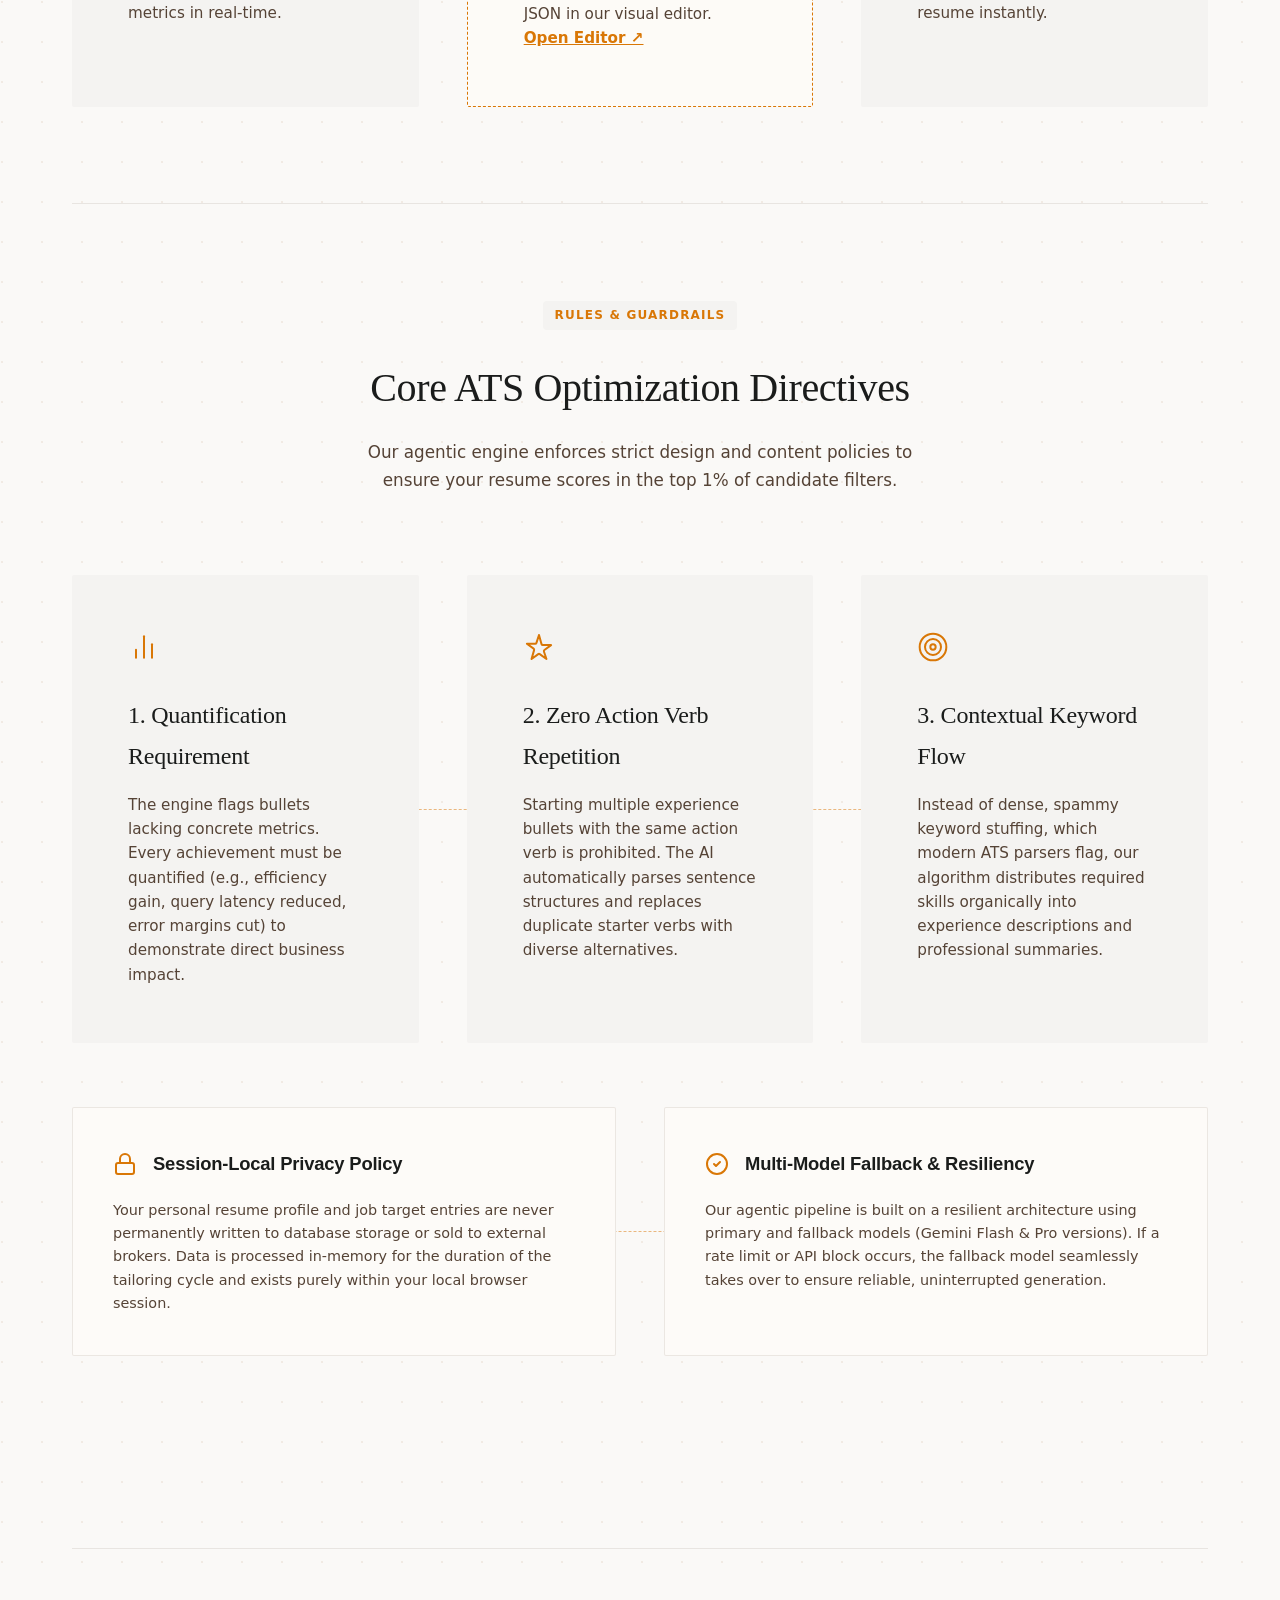
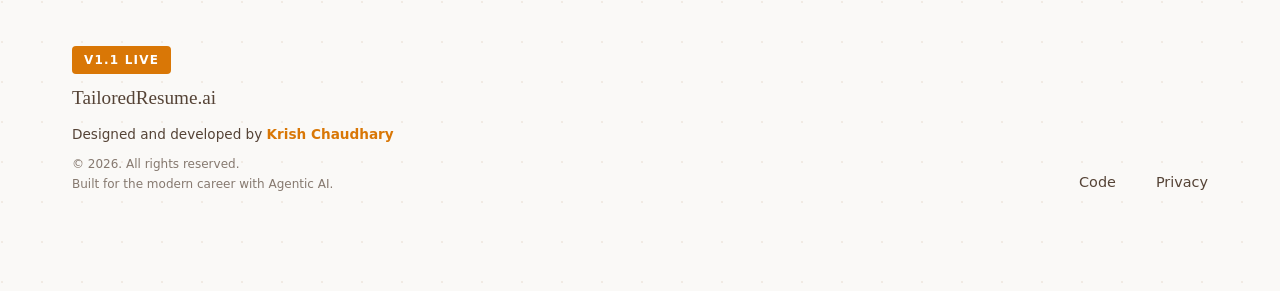
==== commit 7f4cc17c: "chore: bump hero badge version to V1.1 LIVE" ====
--- a/static/index.html
+++ b/static/index.html
@@ -280,7 +280,7 @@
         <section class="hero-section">
             <div class="hero-container">
                 <div class="hero-content">
-                    <div class="badge">V1.0 LIVE</div>
+                    <div class="badge">V1.1 LIVE</div>
                     <h1>Perfectly Tailored <span style="color:var(--primary-accent)">Resumes</span> in Seconds.</h1>
                     <p>Our AI analyzes your master profile and target job description to build an ATS-optimized resume that gets
                         you noticed.</p>
@@ -538,6 +538,46 @@
                 modal.classList.remove('active');
                 window.location.href = '/input';
             }
+
+            // Interactive 3D Mockup Tilt & Spotlight Shine
+            const wrapper = document.querySelector('.hero-mockup-wrapper');
+            const dashboard = document.querySelector('.mockup-dashboard');
+
+            if (wrapper && dashboard) {
+                let rect = wrapper.getBoundingClientRect();
+                
+                // Recalculate dimensions on resize/scroll
+                window.addEventListener('resize', () => {
+                    rect = wrapper.getBoundingClientRect();
+                });
+                window.addEventListener('scroll', () => {
+                    rect = wrapper.getBoundingClientRect();
+                });
+
+                wrapper.addEventListener('mousemove', (e) => {
+                    rect = wrapper.getBoundingClientRect(); // Update in case layout shifted
+                    const x = (e.clientX - rect.left) / rect.width; // 0 to 1
+                    const y = (e.clientY - rect.top) / rect.height; // 0 to 1
+                    
+                    // Map X/Y to tilt angles:
+                    // rotateY: tilt towards left when mouse is on left (-15deg), right when mouse is on right (+15deg)
+                    // rotateX: tilt towards top when mouse is on top (+10deg), bottom when mouse is on bottom (-10deg)
+                    const tiltX = (x - 0.5) * 30; // -15deg to 15deg
+                    const tiltY = (0.5 - y) * 20; // 10deg to -10deg
+
+                    wrapper.classList.add('tracking');
+                    wrapper.style.setProperty('--mouse-x', `${x * 100}%`);
+                    wrapper.style.setProperty('--mouse-y', `${y * 100}%`);
+                    wrapper.style.setProperty('--tilt-x', `${tiltX}deg`);
+                    wrapper.style.setProperty('--tilt-y', `${tiltY}deg`);
+                });
+
+                wrapper.addEventListener('mouseleave', () => {
+                    wrapper.classList.remove('tracking');
+                    wrapper.style.removeProperty('--tilt-x');
+                    wrapper.style.removeProperty('--tilt-y');
+                });
+            }
         </script>
 
 
--- a/static/css/styles.css
+++ b/static/css/styles.css
@@ -78,7 +78,7 @@
     right: -10%;
     width: 60%;
     height: 60%;
-    background: radial-gradient(circle, rgba(217, 119, 6, 0.06) 0%, transparent 70%);
+    background: radial-gradient(circle, rgba(217, 119, 6, 0.05) 0%, rgba(217, 119, 6, 0) 100%);
     z-index: -1;
     pointer-events: none;
 }
@@ -90,7 +90,7 @@
     left: -10%;
     width: 50%;
     height: 50%;
-    background: radial-gradient(circle, rgba(217, 119, 6, 0.05) 0%, transparent 60%);
+    background: radial-gradient(circle, rgba(217, 119, 6, 0.04) 0%, rgba(217, 119, 6, 0) 100%);
     z-index: -1;
     pointer-events: none;
 }
@@ -1104,7 +1104,7 @@
     right: 0;
     width: 100px;
     height: 100px;
-    background: radial-gradient(circle, rgba(217, 119, 6, 0.08) 0%, transparent 70%);
+    background: radial-gradient(circle at top right, rgba(217, 119, 6, 0.08) 0%, rgba(217, 119, 6, 0) 100%);
     pointer-events: none;
 }
 
@@ -1224,7 +1224,6 @@
 .hero-section {
     padding: 4.5rem 0 4rem;
     position: relative;
-    overflow: hidden;
 }
 
 .hero-container {
@@ -1271,27 +1270,64 @@
 
 .mockup-glow {
     position: absolute;
-    top: -20px;
-    left: -20px;
-    right: -20px;
-    bottom: -20px;
-    background: radial-gradient(circle, rgba(217, 119, 6, 0.18) 0%, rgba(217, 119, 6, 0.03) 50%, transparent 70%);
-    filter: blur(40px);
+    top: -180px;
+    left: -180px;
+    right: -180px;
+    bottom: -180px;
+    background: radial-gradient(circle at var(--mouse-x, 50%) var(--mouse-y, 50%), rgba(217, 119, 6, 0.15) 0%, rgba(217, 119, 6, 0.08) 35%, rgba(217, 119, 6, 0.02) 70%, rgba(217, 119, 6, 0) 100%);
+    filter: blur(90px);
     z-index: -1;
     pointer-events: none;
+    transition: background 0.5s ease;
+}
+
+.hero-mockup-wrapper.tracking .mockup-glow {
+    background: radial-gradient(circle at var(--mouse-x) var(--mouse-y), rgba(217, 119, 6, 0.22) 0%, rgba(217, 119, 6, 0.12) 35%, rgba(217, 119, 6, 0.03) 70%, rgba(217, 119, 6, 0) 100%);
+    transition: none;
 }
 
 /* 3D Mockup Dashboard */
 .mockup-dashboard {
     display: flex;
     gap: 1.25rem;
-    transform: perspective(1000px) rotateY(-10deg) rotateX(4deg) scale(0.98);
+    transform: perspective(1000px) rotateY(var(--tilt-x, -10deg)) rotateX(var(--tilt-y, 4deg)) scale(0.98);
     transition: transform 0.8s cubic-bezier(0.16, 1, 0.3, 1);
     transform-style: preserve-3d;
-}
-
-.mockup-dashboard:hover {
-    transform: perspective(1000px) rotateY(-2deg) rotateX(1deg) scale(1.02);
+    position: relative;
+}
+
+.hero-mockup-wrapper:hover .mockup-dashboard {
+    transform: perspective(1000px) rotateY(var(--tilt-x, -2deg)) rotateX(var(--tilt-y, 1deg)) scale(1.02);
+}
+
+.hero-mockup-wrapper.tracking .mockup-dashboard {
+    transition: transform 0.1s ease-out;
+}
+
+/* Spotlight Shine overlay on the mockup cards */
+.mockup-dashboard::after {
+    content: "";
+    position: absolute;
+    top: 0;
+    left: 0;
+    right: 0;
+    bottom: 0;
+    background: 
+        radial-gradient(circle at var(--mouse-x, 50%) var(--mouse-y, 50%), rgba(217, 119, 6, 0.06) 0%, rgba(217, 119, 6, 0) 60%),
+        radial-gradient(circle at var(--mouse-x, 50%) var(--mouse-y, 50%), rgba(255, 255, 255, 0.35) 0%, rgba(255, 255, 255, 0) 45%);
+    opacity: 0;
+    transition: opacity 0.5s ease;
+    pointer-events: none;
+    z-index: 10;
+    border-radius: 8px;
+}
+
+.hero-mockup-wrapper:hover .mockup-dashboard::after {
+    opacity: 1;
+}
+
+.hero-mockup-wrapper.tracking .mockup-dashboard::after {
+    transition: opacity 0.5s ease;
 }
 
 /* Mockup Cards */
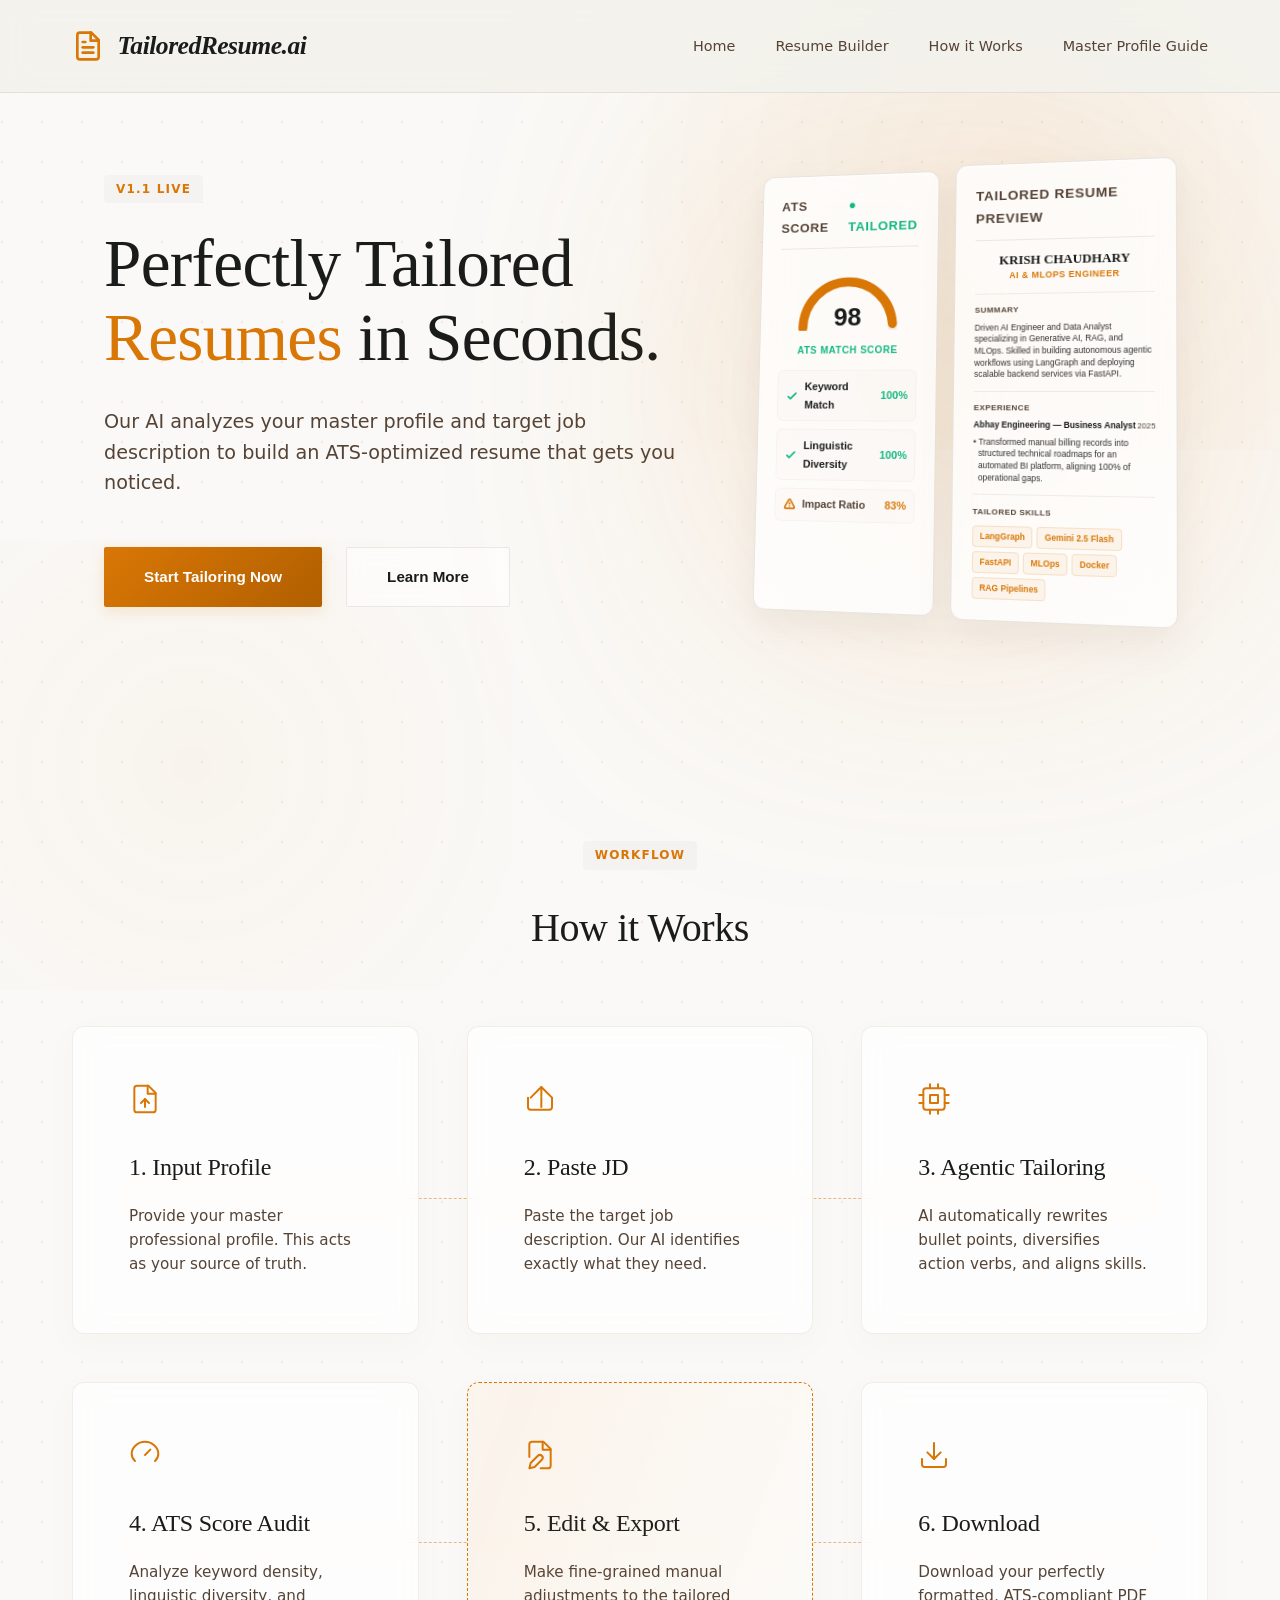
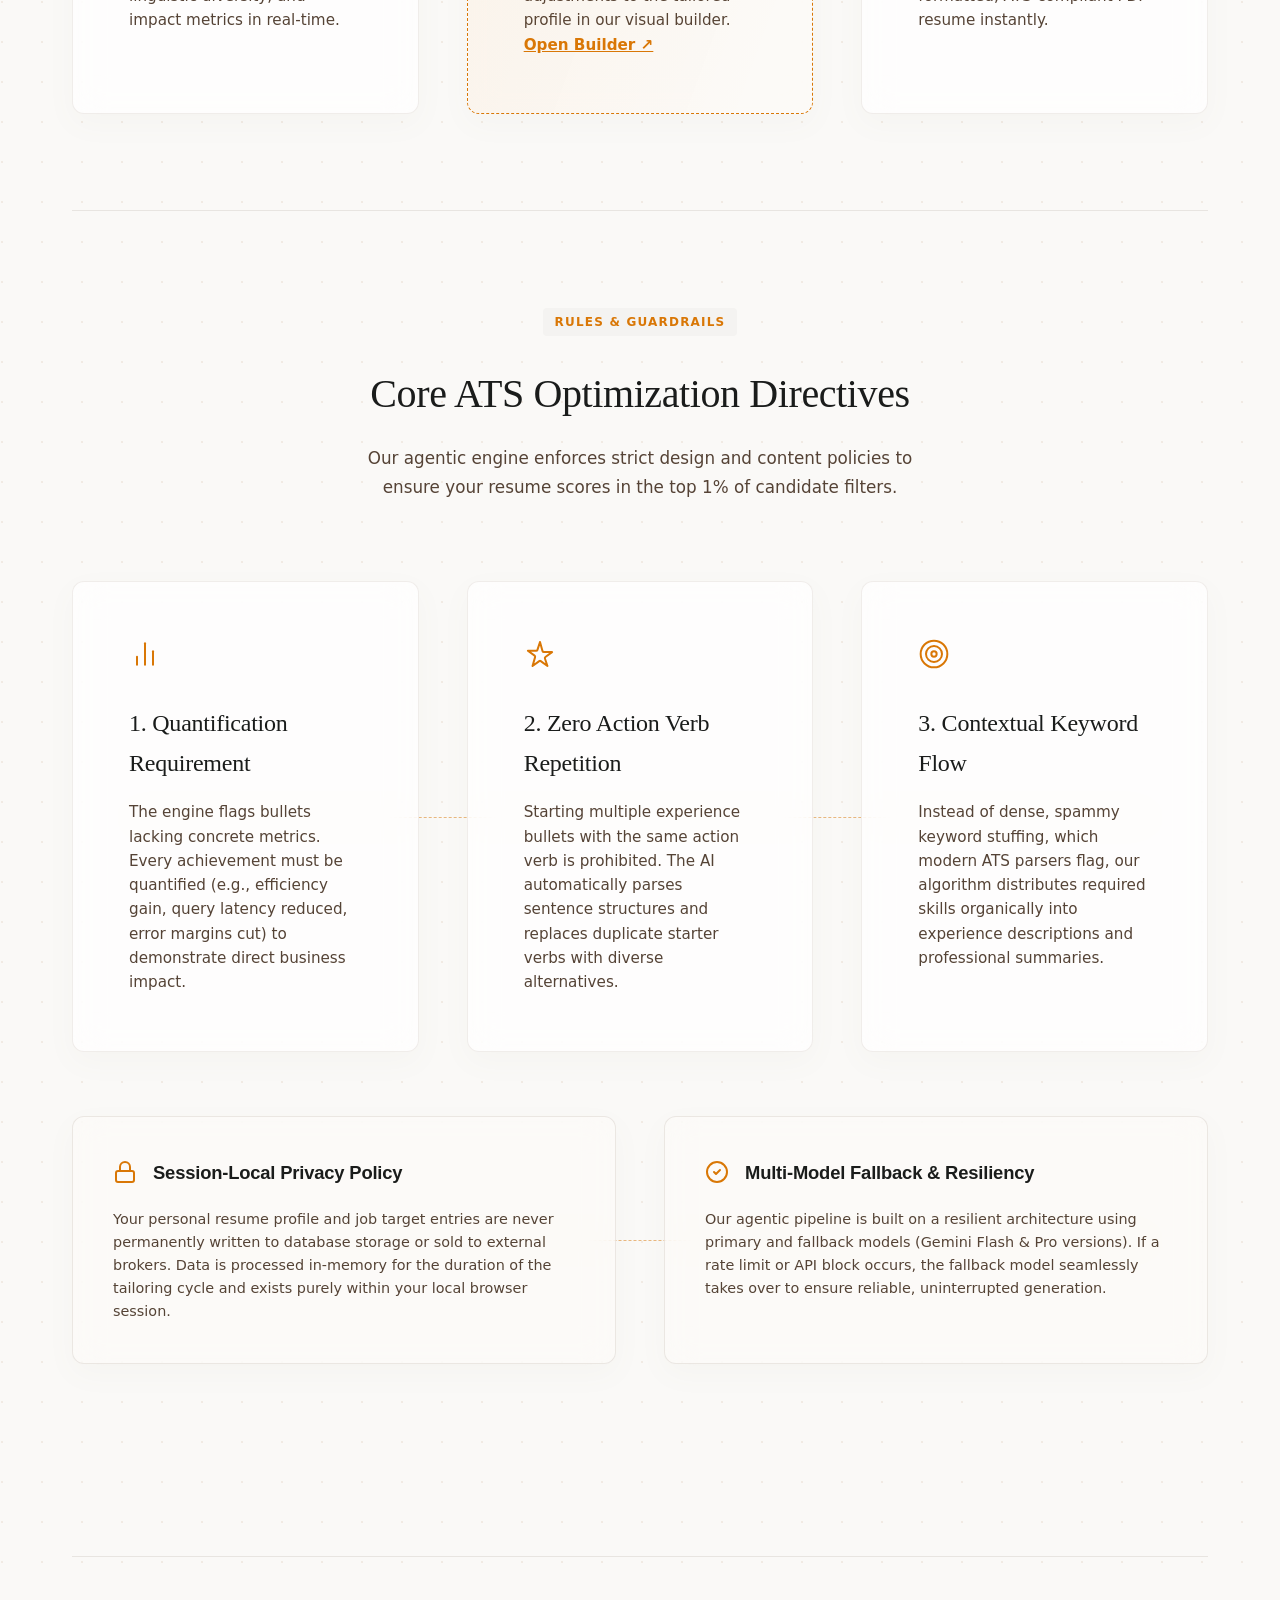
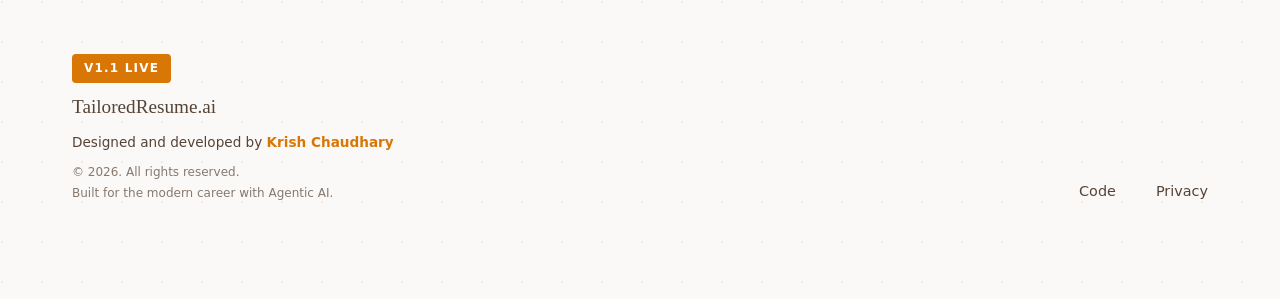
==== commit a45b58b8: "refactor: rename JSON-centric terminology to Master Profile and Resume Builder across all pages" ====
--- a/static/index.html
+++ b/static/index.html
@@ -268,9 +268,9 @@
             </a>
             <nav class="nav-links">
                 <a href="/">Home</a>
-                <a href="/editor">JSON Editor</a>
+                <a href="/editor">Resume Builder</a>
                 <a href="#how-it-works">How it Works</a>
-                <a href="/guide">Master Resume Guide</a>
+                <a href="/guide">Master Profile Guide</a>
             </nav>
         </div>
     </header>
@@ -392,7 +392,7 @@
                         <svg xmlns="http://www.w3.org/2000/svg" width="32" height="32" viewBox="0 0 24 24" fill="none" stroke="currentColor" stroke-width="1.5" stroke-linecap="round" stroke-linejoin="round"><path d="M14.5 2H6a2 2 0 0 0-2 2v16a2 2 0 0 0 2 2h12a2 2 0 0 0 2-2V7.5L14.5 2z"/><polyline points="14 2 14 8 20 8"/><path d="M12 18V12"/><path d="M9 15l3-3 3 3"/></svg>
                     </div>
                     <h3>1. Input Profile</h3>
-                    <p>Upload your master resume data in JSON format. This is your source of truth.</p>
+                    <p>Provide your master professional profile. This acts as your source of truth.</p>
                 </div>
                 <div class="stat-card">
                     <div style="color:var(--primary-accent); margin-bottom: 1.5rem;">
@@ -415,12 +415,12 @@
                     <h3>4. ATS Score Audit</h3>
                     <p>Analyze keyword density, linguistic diversity, and impact metrics in real-time.</p>
                 </div>
-                <div class="stat-card" style="border: 1px dashed var(--primary-accent); background: #fdfbf7;">
+                <div class="stat-card featured-step">
                     <div style="color:var(--primary-accent); margin-bottom: 1.5rem;">
                         <svg xmlns="http://www.w3.org/2000/svg" width="32" height="32" viewBox="0 0 24 24" fill="none" stroke="currentColor" stroke-width="1.5" stroke-linecap="round" stroke-linejoin="round"><path d="M4 13.5V4a2 2 0 0 1 2-2h8.5L20 7.5V20a2 2 0 0 1-2 2h-5.5"/><polyline points="14 2 14 8 20 8"/><path d="M10.42 12.61a2.1 2.1 0 1 1 2.97 2.97L7.95 21 4 22l1-3.95 5.42-5.44Z"/></svg>
                     </div>
                     <h3>5. Edit & Export</h3>
-                    <p>Make fine-grained manual adjustments to the tailored JSON in our visual editor. <br><a href="/editor" style="color:var(--primary-accent); font-weight:600;">Open Editor ↗</a></p>
+                    <p>Make fine-grained manual adjustments to the tailored profile in our visual builder. <br><a href="/editor" style="color:var(--primary-accent); font-weight:600;">Open Builder ↗</a></p>
                 </div>
                 <div class="stat-card">
                     <div style="color:var(--primary-accent); margin-bottom: 1.5rem;">
@@ -465,14 +465,14 @@
             </div>
 
             <div class="sections-grid connected-grid" style="margin-top: 4rem; grid-template-columns: repeat(2, 1fr);">
-                <div class="stat-card" style="padding: 2.5rem; background: #fdfbf8; border: 1px solid var(--outline);">
+                <div class="stat-card sub-card">
                     <div style="display: flex; align-items: center; gap: 1rem; margin-bottom: 1.25rem; color: var(--primary-accent);">
                         <svg xmlns="http://www.w3.org/2000/svg" width="24" height="24" viewBox="0 0 24 24" fill="none" stroke="currentColor" stroke-width="2" stroke-linecap="round" stroke-linejoin="round"><rect width="18" height="11" x="3" y="11" rx="2" ry="2"/><path d="M7 11V7a5 5 0 0 1 10 0v4"/></svg>
                         <h4 style="font-family: 'Inter', sans-serif; font-size: 1.15rem; font-weight: 700; color: var(--text-primary); margin: 0;">Session-Local Privacy Policy</h4>
                     </div>
                     <p style="font-size: 0.9rem; line-height: 1.6; color: var(--text-secondary);">Your personal resume profile and job target entries are never permanently written to database storage or sold to external brokers. Data is processed in-memory for the duration of the tailoring cycle and exists purely within your local browser session.</p>
                 </div>
-                <div class="stat-card" style="padding: 2.5rem; background: #fdfbf8; border: 1px solid var(--outline);">
+                <div class="stat-card sub-card">
                     <div style="display: flex; align-items: center; gap: 1rem; margin-bottom: 1.25rem; color: var(--primary-accent);">
                         <svg xmlns="http://www.w3.org/2000/svg" width="24" height="24" viewBox="0 0 24 24" fill="none" stroke="currentColor" stroke-width="2" stroke-linecap="round" stroke-linejoin="round"><path d="M12 22c5.523 0 10-4.477 10-10S17.523 2 12 2 2 6.477 2 12s4.477 10 10 10z"/><path d="m9 12 2 2 4-4"/></svg>
                         <h4 style="font-family: 'Inter', sans-serif; font-size: 1.15rem; font-weight: 700; color: var(--text-primary); margin: 0;">Multi-Model Fallback & Resiliency</h4>
@@ -507,7 +507,7 @@
                 <p>Our AI requires a specific JSON format for your master profile to work its magic. We highly recommend
                     viewing the guide first.</p>
                 <div style="display: flex; gap: 1rem; margin-top: 2.5rem;">
-                    <a href="/guide" class="btn btn-primary" style="flex:1">View Master Guide</a>
+                    <a href="/guide" class="btn btn-primary" style="flex:1">View Master Profile Guide</a>
                     <button onclick="closeModal()" class="btn btn-secondary" style="flex:1">I've Seen It</button>
                 </div>
             </div>
--- a/static/css/styles.css
+++ b/static/css/styles.css
@@ -258,35 +258,62 @@
     justify-content: center;
     padding: 1rem 2.5rem;
     border-radius: var(--radius-sm);
-    font-weight: 500;
+    font-weight: 600;
     text-decoration: none;
     cursor: pointer;
-    transition: var(--transition-smooth);
+    transition: all 0.4s cubic-bezier(0.16, 1, 0.3, 1);
     border: none;
     font-family: 'Inter', sans-serif;
     font-size: 0.95rem;
+    position: relative;
+    overflow: hidden;
+    z-index: 1;
+}
+
+.btn::after {
+    content: '';
+    position: absolute;
+    top: 0;
+    left: -100%;
+    width: 100%;
+    height: 100%;
+    background: linear-gradient(
+        90deg,
+        transparent,
+        rgba(255, 255, 255, 0.25),
+        transparent
+    );
+    transition: 0.6s ease;
+    z-index: -1;
+}
+
+.btn:hover::after {
+    left: 100%;
 }
 
 .btn-primary {
     background: var(--primary-gradient);
     color: white;
+    box-shadow: 0 4px 15px rgba(217, 119, 6, 0.15);
 }
 
 .btn-primary:hover {
     transform: translateY(-3px) scale(1.02);
-    box-shadow: 0 15px 30px rgba(217, 119, 6, 0.25);
-    filter: brightness(1.1);
+    box-shadow: 0 15px 35px rgba(217, 119, 6, 0.3);
 }
 
 .btn-secondary {
-    background: transparent;
+    background: rgba(255, 255, 255, 0.5);
+    backdrop-filter: blur(8px);
+    -webkit-backdrop-filter: blur(8px);
     color: var(--text-primary);
     border: 1px solid var(--outline);
 }
 
 .btn-secondary:hover {
-    background: var(--surface-low);
-    border-color: var(--text-primary);
+    background: rgba(255, 255, 255, 0.8);
+    border-color: var(--primary-accent);
+    color: var(--primary-accent);
     transform: translateY(-2px);
 }
 
@@ -311,6 +338,8 @@
     grid-template-columns: repeat(3, 1fr);
     gap: 3rem;
     margin-top: 4rem;
+    perspective: 1200px;
+    transform-style: preserve-3d;
 }
 
 .sections-grid.workflow-grid {
@@ -392,16 +421,23 @@
 /* Advanced Stats Section */
 .stat-card {
     padding: 3.5rem;
-    background: var(--surface);
-    border-radius: var(--radius-sm);
-    transition: var(--transition-smooth);
-    border: none;
-    background: var(--surface-low);
+    background: rgba(255, 255, 255, 0.7);
+    backdrop-filter: blur(16px);
+    -webkit-backdrop-filter: blur(16px);
+    border: 1px solid rgba(136, 115, 100, 0.12);
+    border-radius: 12px;
+    transition: transform 0.5s cubic-bezier(0.16, 1, 0.3, 1), 
+                box-shadow 0.5s ease, 
+                border-color 0.5s ease, 
+                background-color 0.5s ease;
     position: relative;
     overflow: hidden;
     display: flex;
     flex-direction: column;
     justify-content: flex-start;
+    transform-style: preserve-3d;
+    transform: translateZ(0) rotateX(0) rotateY(0);
+    box-shadow: 0 10px 30px rgba(136, 115, 100, 0.04);
 }
 
 .stat-card::before {
@@ -409,20 +445,31 @@
     position: absolute;
     top: 0;
     left: 0;
-    width: 2px;
+    width: 3px;
     height: 0;
     background: var(--primary-accent);
-    transition: var(--transition-smooth);
+    transition: height 0.4s cubic-bezier(0.16, 1, 0.3, 1);
 }
 
 .stat-card:hover {
-    transform: translateY(-12px);
-    box-shadow: var(--shadow-ambient);
-    background: var(--surface);
+    transform: translateY(-8px) translateZ(30px) rotateX(4deg) rotateY(-2deg);
+    box-shadow: 0 22px 45px rgba(136, 115, 100, 0.12), 
+                0 0 20px rgba(217, 119, 6, 0.02);
+    background: rgba(255, 255, 255, 0.88);
+    border-color: rgba(217, 119, 6, 0.22);
 }
 
 .stat-card:hover::before {
     height: 100%;
+}
+
+.stat-card svg {
+    transition: transform 0.4s cubic-bezier(0.175, 0.885, 0.32, 1.275), color 0.3s ease;
+}
+
+.stat-card:hover svg {
+    transform: scale(1.15) translateZ(15px);
+    filter: drop-shadow(0 4px 8px rgba(217, 119, 6, 0.22));
 }
 
 .stat-card h3 {
@@ -430,12 +477,56 @@
     font-size: 1.5rem;
     margin-bottom: 1rem;
     color: var(--text-primary);
+    transition: transform 0.4s ease;
+}
+
+.stat-card:hover h3 {
+    transform: translateZ(8px);
 }
 
 .stat-card p {
     font-size: 0.95rem;
     color: var(--text-secondary);
     line-height: 1.6;
+    transition: transform 0.4s ease;
+}
+
+.stat-card:hover p {
+    transform: translateZ(5px);
+}
+
+/* Featured Step (Step 5 - Edit & Export) */
+.stat-card.featured-step {
+    border: 1px dashed var(--primary-accent);
+    background: rgba(253, 251, 247, 0.8);
+}
+
+.stat-card.featured-step::after {
+    content: '';
+    position: absolute;
+    top: 0;
+    left: -100%;
+    width: 200%;
+    height: 100%;
+    background: linear-gradient(
+        90deg,
+        transparent,
+        rgba(217, 119, 6, 0.05),
+        transparent
+    );
+    transition: none;
+    transform: skewX(-20deg);
+}
+
+.stat-card.featured-step:hover::after {
+    left: 100%;
+    transition: left 1.2s ease-in-out;
+}
+
+.stat-card.sub-card {
+    padding: 2.5rem;
+    background: rgba(253, 251, 248, 0.7);
+    border: 1px solid var(--outline);
 }
 
 /* Steps Connection Decorative Element removed to prevent overlapping on grid contents */
@@ -464,7 +555,7 @@
     color: var(--text-secondary);
 }
 
-textarea, input[type="text"] {
+textarea, input[type="text"], input[type="email"] {
     width: 100%;
     padding: 1.25rem;
     border: none;
@@ -476,7 +567,7 @@
     border-radius: var(--radius-sm);
 }
 
-textarea:focus, input[type="text"]:focus {
+textarea:focus, input[type="text"]:focus, input[type="email"]:focus {
     outline: none;
     border-bottom-color: var(--primary-accent);
     background: var(--surface);
@@ -519,9 +610,8 @@
 .score-circle {
     width: 120px;
     height: 120px;
-    border: 8px solid var(--surface-low);
-    border-top: 8px solid var(--primary-accent);
     border-radius: 50%;
+    background: conic-gradient(var(--primary-accent) 0%, var(--primary-accent) var(--score-percent, 0%), var(--surface-low) var(--score-percent, 0%), var(--surface-low) 100%);
     display: flex;
     align-items: center;
     justify-content: center;
@@ -529,6 +619,24 @@
     font-size: 2rem;
     font-family: 'Newsreader', serif;
     font-weight: 700;
+    position: relative;
+}
+
+.score-circle::before {
+    content: "";
+    position: absolute;
+    top: 8px;
+    left: 8px;
+    right: 8px;
+    bottom: 8px;
+    background: var(--surface);
+    border-radius: 50%;
+    z-index: 1;
+}
+
+.score-circle-text {
+    position: relative;
+    z-index: 2;
 }
 
 /* Insight Bars */
@@ -917,6 +1025,36 @@
 
 .btn-sample:active {
     transform: translateY(0);
+}
+
+.btn-progress-save {
+    color: var(--primary-accent);
+    background: rgba(217, 119, 6, 0.02);
+    border: 1px dashed var(--primary-accent);
+}
+
+.btn-progress-save:hover {
+    background: var(--primary-gradient) !important;
+    color: #ffffff !important;
+    border-style: solid !important;
+    border-color: var(--primary-accent) !important;
+    transform: translateY(-2px);
+    box-shadow: 0 4px 12px rgba(217, 119, 6, 0.2);
+}
+
+.btn-progress-clear {
+    color: #ef4444;
+    background: rgba(239, 68, 68, 0.02);
+    border: 1px dashed #ef4444;
+}
+
+.btn-progress-clear:hover {
+    background: #ef4444 !important;
+    color: #ffffff !important;
+    border-style: solid !important;
+    border-color: #ef4444 !important;
+    transform: translateY(-2px);
+    box-shadow: 0 4px 12px rgba(239, 68, 68, 0.2);
 }
 
 .btn-sample .loading-spinner {
@@ -1331,17 +1469,38 @@
 }
 
 /* Mockup Cards */
+@keyframes floatScorecard {
+    0% { transform: translateZ(12px) translateY(0); }
+    50% { transform: translateZ(20px) translateY(-6px); }
+    100% { transform: translateZ(12px) translateY(0); }
+}
+
+@keyframes floatContentcard {
+    0% { transform: translateZ(28px) translateY(0); }
+    50% { transform: translateZ(36px) translateY(-8px); }
+    100% { transform: translateZ(28px) translateY(0); }
+}
+
 .mockup-card {
-    background: rgba(255, 255, 255, 0.9);
+    background: rgba(255, 255, 255, 0.78);
     backdrop-filter: blur(20px);
     -webkit-backdrop-filter: blur(20px);
-    border: 1px solid rgba(136, 115, 100, 0.22);
-    border-radius: 8px;
+    border: 1px solid rgba(136, 115, 100, 0.18);
+    border-radius: 12px;
     padding: 1.25rem;
-    box-shadow: 0 20px 45px rgba(136, 115, 100, 0.15), 
-                inset 0 1px 1px rgba(255, 255, 255, 0.9);
+    box-shadow: 0 15px 35px rgba(136, 115, 100, 0.1), 
+                inset 0 1px 2px rgba(255, 255, 255, 0.8);
     font-family: 'Inter', sans-serif;
     color: var(--text-primary);
+    transition: box-shadow 0.4s ease, border-color 0.4s ease, background 0.4s ease;
+}
+
+.mockup-card:hover {
+    background: rgba(255, 255, 255, 0.88);
+    border-color: rgba(217, 119, 6, 0.3);
+    box-shadow: 0 25px 50px rgba(217, 119, 6, 0.08), 
+                0 0 15px rgba(217, 119, 6, 0.05),
+                inset 0 1px 2px rgba(255, 255, 255, 0.95);
 }
 
 .scorecard {
@@ -1349,14 +1508,17 @@
     display: flex;
     flex-direction: column;
     align-items: center;
-    transform: translateZ(10px);
+    transform: translateZ(12px);
+    animation: floatScorecard 6s ease-in-out infinite;
 }
 
 .contentcard {
     flex: 1.25;
     display: flex;
     flex-direction: column;
-    transform: translateZ(25px);
+    transform: translateZ(28px);
+    animation: floatContentcard 6s ease-in-out infinite;
+    animation-delay: 0.8s;
 }
 
 /* Card Elements styling */
@@ -1405,13 +1567,20 @@
     to { stroke-dashoffset: 3; }
 }
 
+@keyframes pulseValue {
+    0% { text-shadow: 0 0 4px rgba(217, 119, 6, 0.15); filter: drop-shadow(0 0 2px rgba(217, 119, 6, 0.05)); }
+    50% { text-shadow: 0 0 12px rgba(217, 119, 6, 0.45); filter: drop-shadow(0 0 4px rgba(217, 119, 6, 0.15)); }
+    100% { text-shadow: 0 0 4px rgba(217, 119, 6, 0.15); filter: drop-shadow(0 0 2px rgba(217, 119, 6, 0.05)); }
+}
+
 .gauge-value {
     position: absolute;
     bottom: 0;
-    font-size: 1.6rem;
+    font-size: 1.65rem;
     font-weight: 800;
     color: var(--text-primary);
     line-height: 1;
+    animation: pulseValue 3s ease-in-out infinite;
 }
 
 .gauge-sub {
@@ -1422,6 +1591,11 @@
     letter-spacing: 0.05em;
     margin-top: 0.25rem;
     margin-bottom: 0.75rem;
+    transition: transform 0.3s ease;
+}
+
+.scorecard:hover .gauge-sub {
+    transform: scale(1.05);
 }
 
 /* Checklist Items */
@@ -1439,10 +1613,49 @@
     font-weight: 600;
     color: var(--text-secondary);
     gap: 0.4rem;
-    background: rgba(136, 115, 100, 0.03);
+    background: rgba(136, 115, 100, 0.02);
     padding: 0.4rem 0.5rem;
-    border-radius: 4px;
+    border-radius: 6px;
     border: 1px solid rgba(136, 115, 100, 0.05);
+    transition: all 0.3s cubic-bezier(0.25, 0.8, 0.25, 1);
+    position: relative;
+    overflow: hidden;
+}
+
+.check-item::before {
+    content: '';
+    position: absolute;
+    top: 0;
+    left: -100%;
+    width: 100%;
+    height: 100%;
+    background: linear-gradient(
+        90deg,
+        transparent,
+        rgba(255, 255, 255, 0.35),
+        transparent
+    );
+    transition: 0.5s;
+}
+
+.check-item:hover::before {
+    left: 100%;
+}
+
+.check-item:hover {
+    transform: translateX(4px);
+    background: rgba(136, 115, 100, 0.06);
+    border-color: rgba(136, 115, 100, 0.15);
+}
+
+.check-item.passed:hover {
+    background: rgba(16, 185, 129, 0.06);
+    border-color: rgba(16, 185, 129, 0.2);
+}
+
+.check-item.warn:hover {
+    background: rgba(217, 119, 6, 0.06);
+    border-color: rgba(217, 119, 6, 0.25);
 }
 
 .check-item .pct {
@@ -1466,6 +1679,11 @@
     width: 14px;
     height: 14px;
     flex-shrink: 0;
+    transition: transform 0.3s ease;
+}
+
+.check-item:hover .icon {
+    transform: scale(1.2) rotate(3deg);
 }
 
 .check-icon {
@@ -1575,13 +1793,25 @@
 }
 
 .skill-tag {
-    font-size: 0.5rem;
+    font-size: 0.52rem;
     font-weight: 600;
-    padding: 2px 6px;
-    background: rgba(217, 119, 6, 0.07);
+    padding: 2.5px 6.5px;
+    background: rgba(217, 119, 6, 0.06);
     color: var(--primary-accent);
-    border: 1px solid rgba(217, 119, 6, 0.15);
-    border-radius: 3px;
+    border: 1px solid rgba(217, 119, 6, 0.16);
+    border-radius: 4px;
+    transition: all 0.25s cubic-bezier(0.25, 0.8, 0.25, 1);
+    cursor: pointer;
+    position: relative;
+    overflow: hidden;
+}
+
+.skill-tag:hover {
+    transform: translateY(-2px);
+    background: var(--primary-accent);
+    color: #ffffff;
+    border-color: var(--primary-accent);
+    box-shadow: 0 4px 12px rgba(217, 119, 6, 0.3);
 }
 
 /* Responsive Styles for Hero section */
